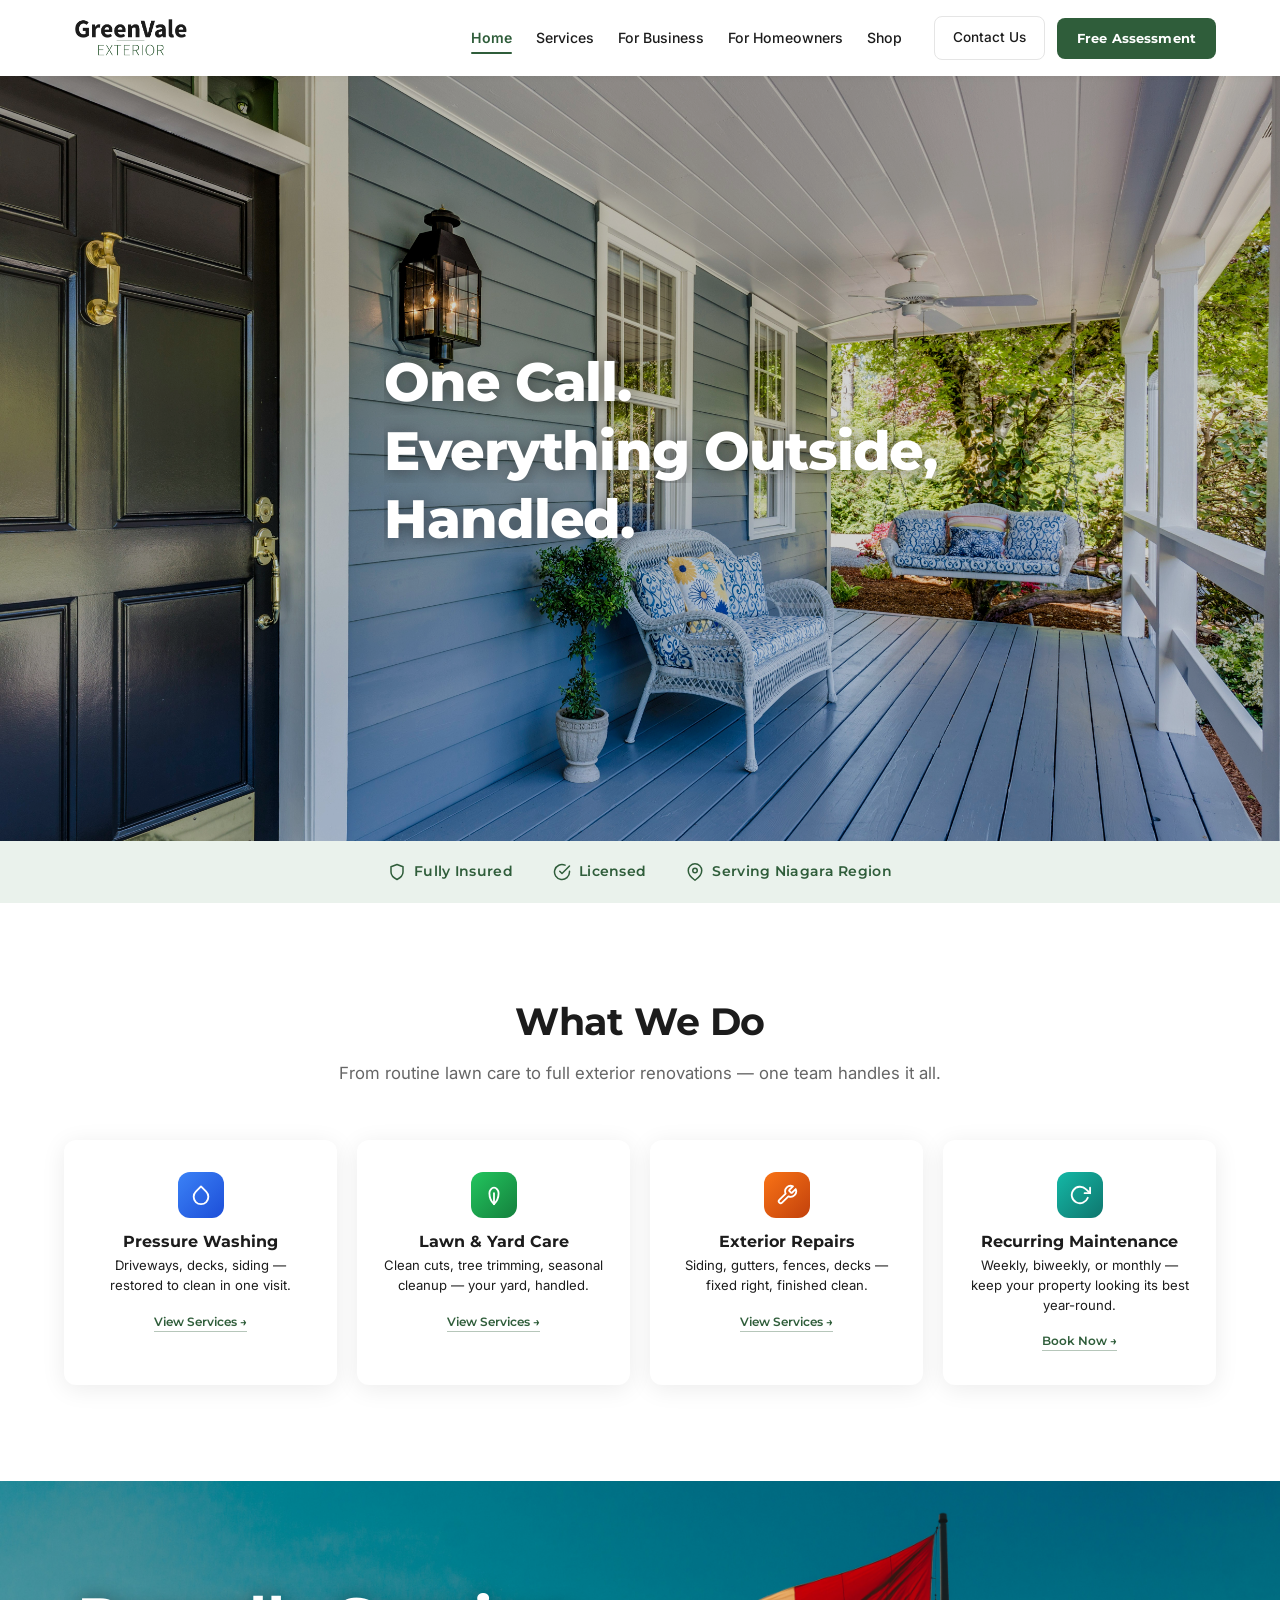
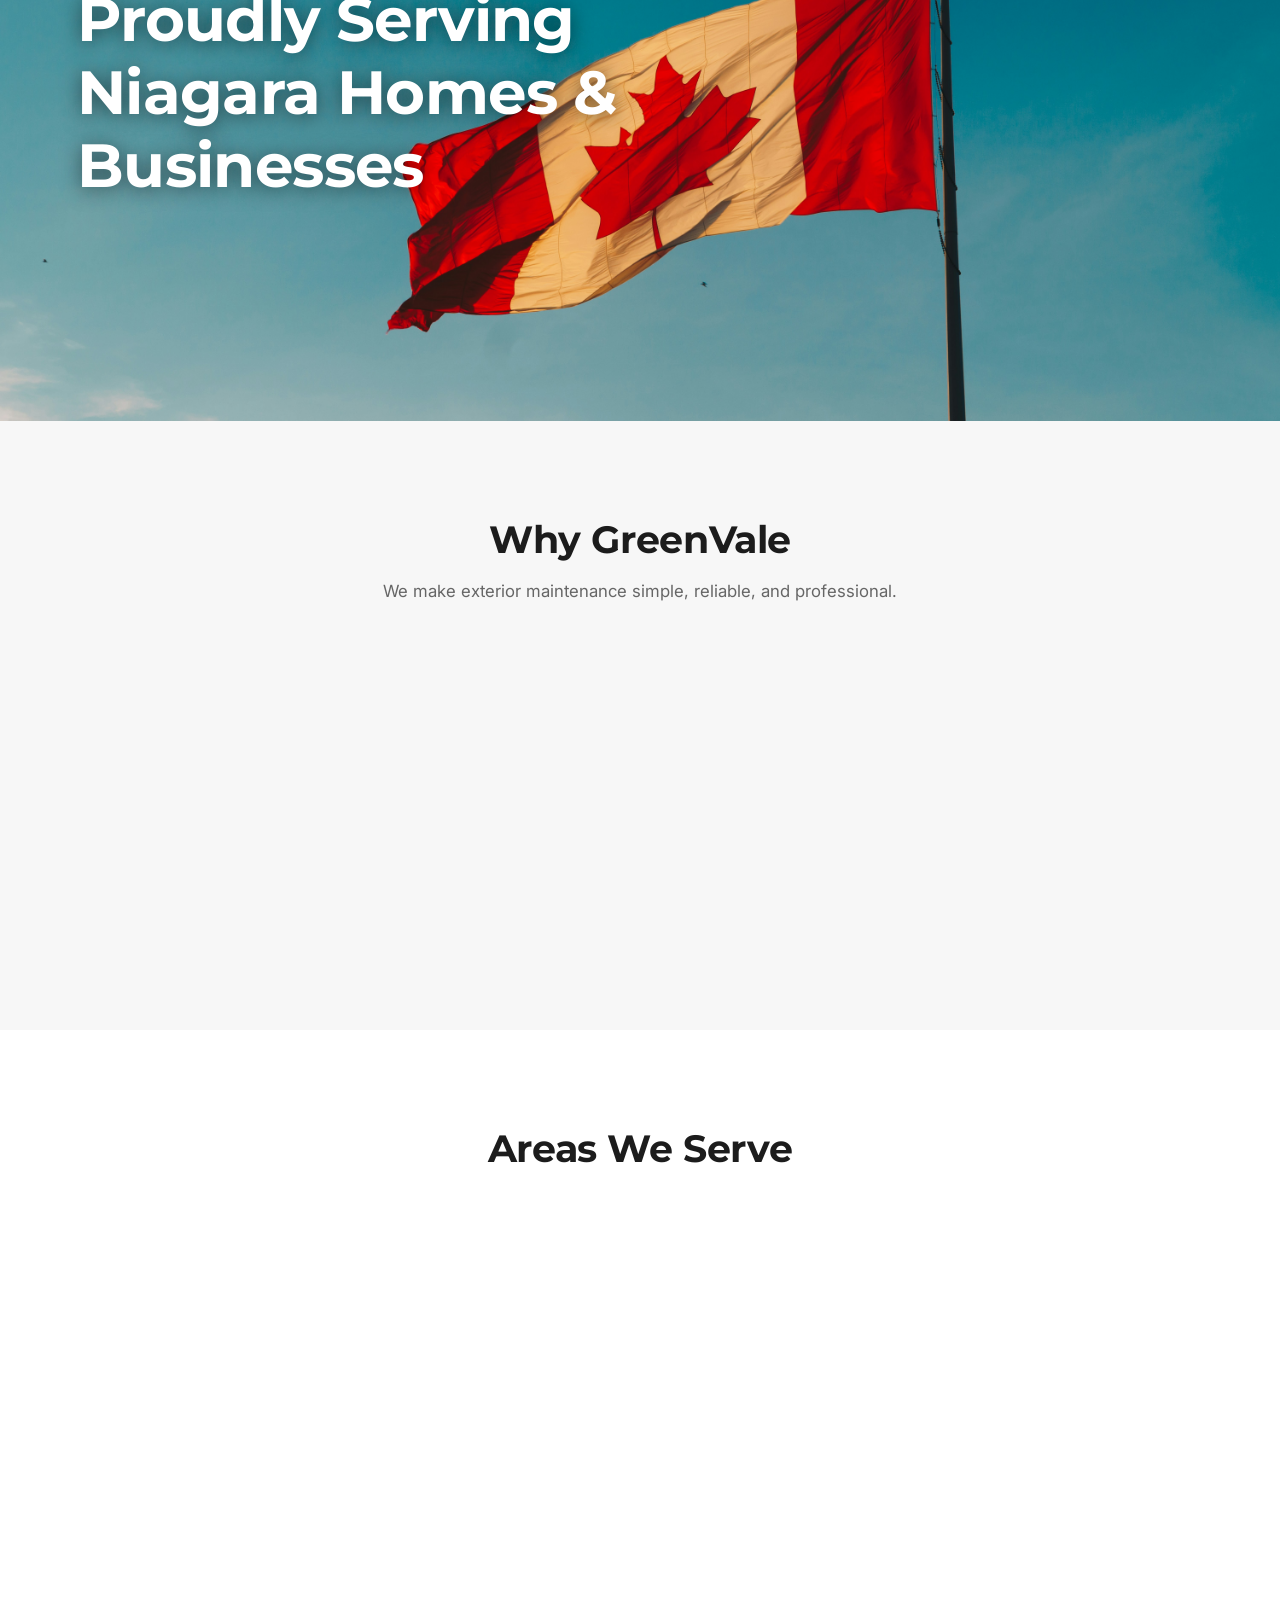
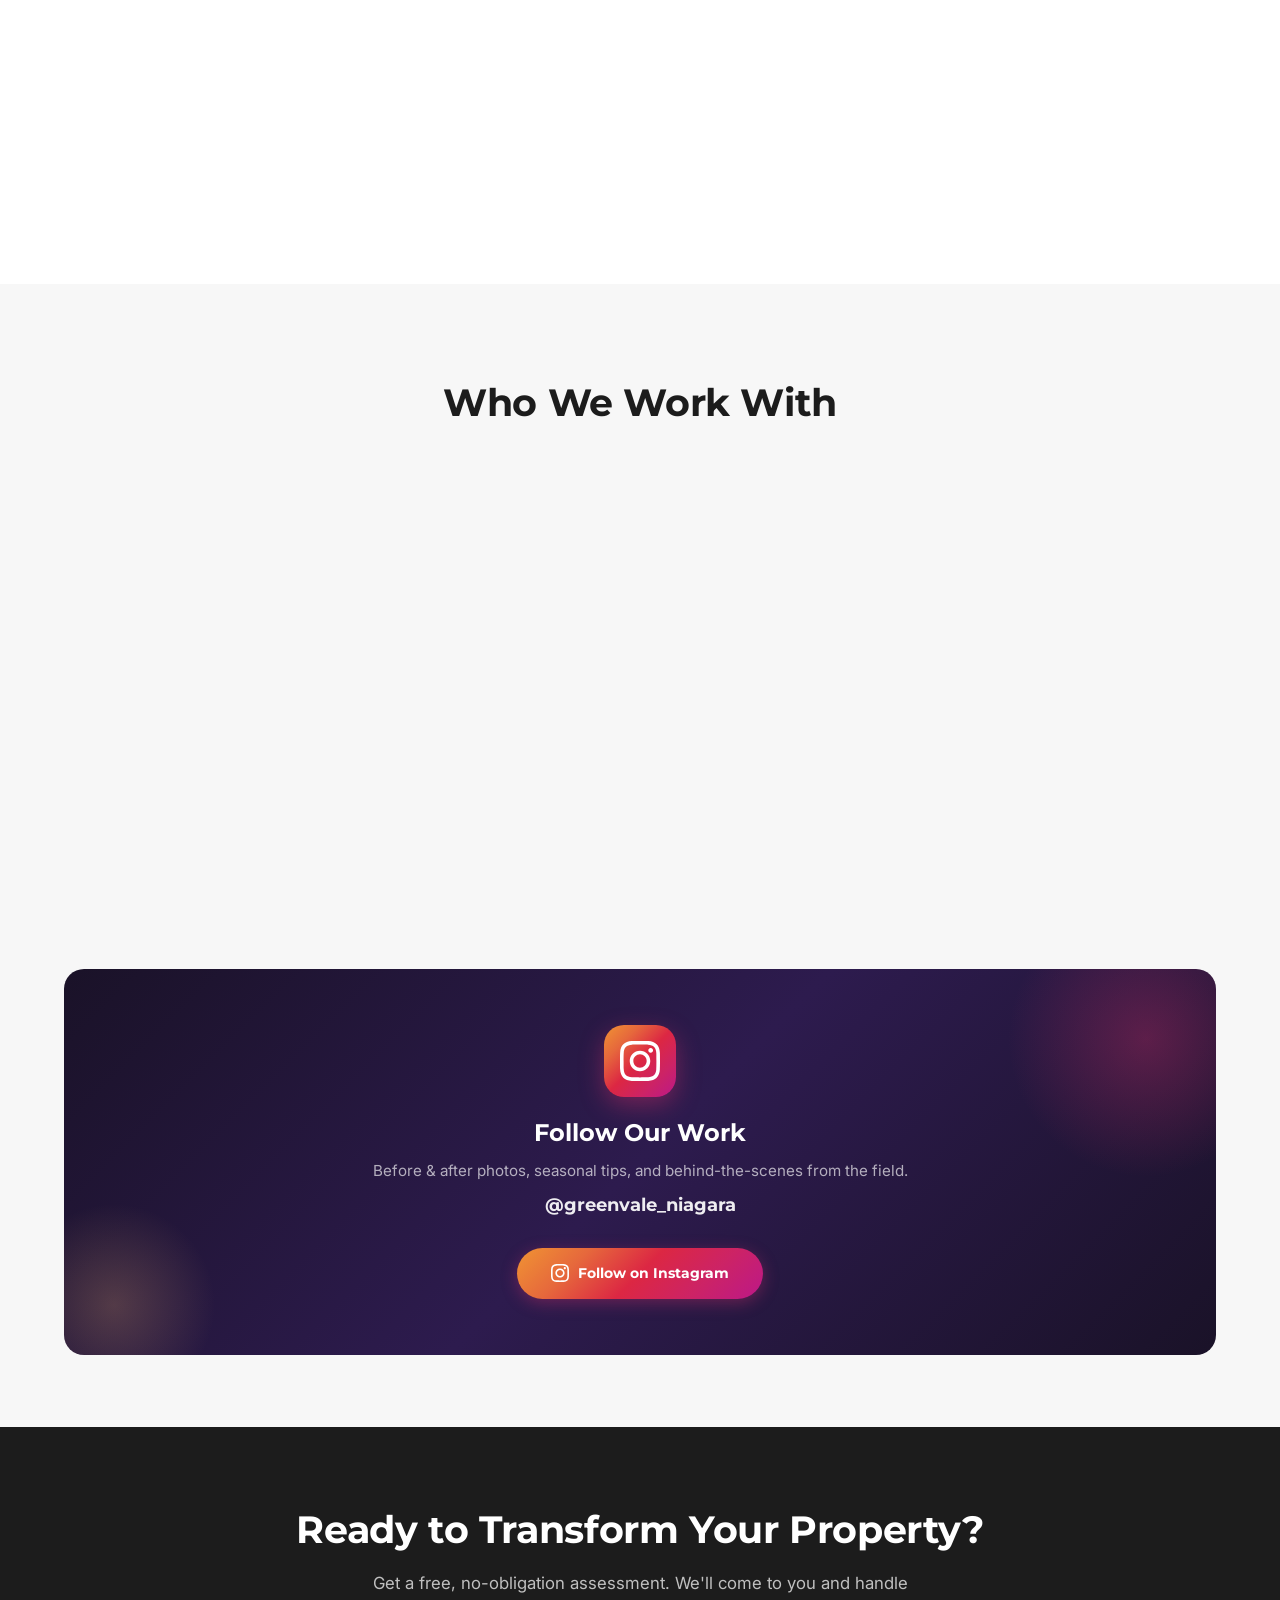
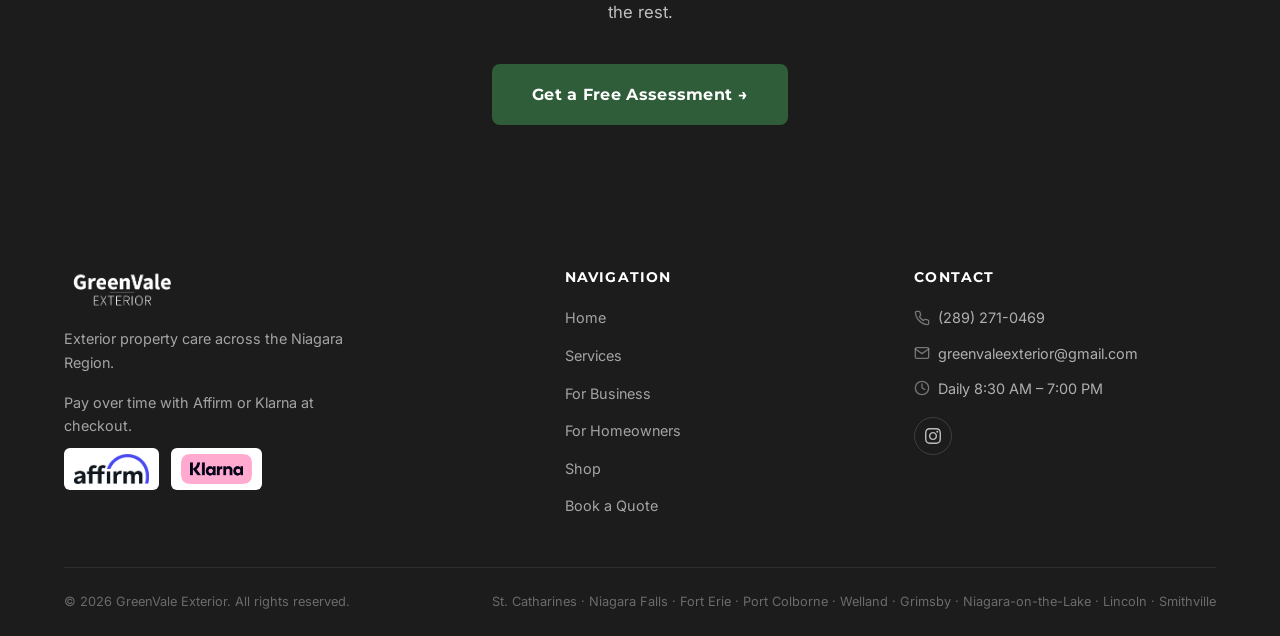
==== index.html @ e84bcd69 "Первая загрузка" ====
<!DOCTYPE html>
<html lang="en">
<head>
  <meta charset="UTF-8">
  <meta name="viewport" content="width=device-width, initial-scale=1.0">
  <title>GreenVale Exterior — Professional Exterior Maintenance | Niagara Region</title>
  <meta name="description" content="GreenVale Exterior provides professional exterior maintenance in the Niagara Region. Pressure washing, lawn care, gutters, siding, painting. Fully insured. Free quotes.">
  <meta property="og:title" content="GreenVale Exterior — Professional Exterior Maintenance">
  <meta property="og:description" content="One call. Everything outside, handled. Serving Niagara Region.">
  <meta property="og:url" content="https://www.greenvaleexterior.com/">
  <meta property="og:type" content="website">
  <link rel="canonical" href="https://www.greenvaleexterior.com/">

  <!-- Google Analytics placeholder -->
  <!-- <script async src="https://www.googletagmanager.com/gtag/js?id=G-XXXXXXXXXX"></script> -->
  <!-- <script>window.dataLayer=window.dataLayer||[];function gtag(){dataLayer.push(arguments);}gtag('js',new Date());gtag('config','G-XXXXXXXXXX');</script> -->

  <!-- Facebook Pixel placeholder -->
  <!-- <script>!function(f,b,e,v,n,t,s){...}(window,document,'script','https://connect.facebook.net/en_US/fbevents.js');fbq('init','XXXXXXXXXXXXXXX');fbq('track','PageView');</script> -->

  <link rel="preconnect" href="https://fonts.googleapis.com">
  <link rel="preconnect" href="https://fonts.gstatic.com" crossorigin>
  <link href="https://fonts.googleapis.com/css2?family=Inter:wght@400;500;600&family=Montserrat:wght@600;700;800&display=swap" rel="stylesheet">
  <link rel="stylesheet" href="css/styles.css?v=3">

  <!-- Structured Data: LocalBusiness -->
  <script type="application/ld+json">
  {
    "@context": "https://schema.org",
    "@type": "LocalBusiness",
    "name": "GreenVale Exterior",
    "description": "Professional exterior maintenance coordination company serving the Niagara Region.",
    "url": "https://www.greenvaleexterior.com",
    "telephone": "+12892710469",
    "email": "greenvaleexterior@gmail.com",
    "areaServed": ["St. Catharines", "Niagara Falls", "Fort Erie", "Port Colborne", "Welland", "Grimsby"],
    "openingHours": "Mo-Su 08:30-19:00",
    "address": {
      "@type": "PostalAddress",
      "addressRegion": "Ontario",
      "addressCountry": "CA"
    }
  }
  </script>
</head>
<body>

  <!-- ═══ HEADER ═══ -->
  <header class="site-header">
    <div class="container">
      <a href="index.html" class="header-logo" aria-label="GreenVale Exterior — Home">
        <img src="images/Green%20Vale%20log.png" alt="GreenVale Exterior" width="160" height="48">
      </a>
      <button class="nav-toggle" aria-label="Toggle navigation" aria-expanded="false">
        <span></span><span></span><span></span>
      </button>
      <div class="header-right">
        <nav>
          <ul class="main-nav" role="list">
            <li><a href="index.html" class="active" aria-current="page">Home</a></li>
            <li><a href="services.html">Services</a></li>
            <li><a href="business.html">For Business</a></li>
            <li><a href="homeowners.html">For Homeowners</a></li>
            <li><a href="shop.html">Shop</a></li>
          </ul>
        </nav>
        <div class="header-actions">
          <a href="book-a-quote.html#quoteForm" class="btn-header-contact">Contact Us</a>
          <a href="book-a-quote.html" class="btn-header-cta">Free Assessment</a>
        </div>
      </div>
    </div>
  </header>

  <div class="mobile-menu" id="mobileMenu">
    <a href="index.html">Home</a>
    <a href="services.html">Services</a>
    <a href="business.html">For Business</a>
    <a href="homeowners.html">For Homeowners</a>
    <a href="shop.html">Shop</a>
    <a href="book-a-quote.html#quoteForm">Contact Us</a>
    <a href="book-a-quote.html" class="btn btn-green">Free Assessment</a>
  </div>

  <main>
    <!-- ═══ HERO ═══ -->
    <section class="hero hero-overlay-dark-17 hero-left hero-shift-h1-22" style="background-image: url('images/House deck.jpg');">
      <div class="hero-content">
        <h1>
          <span class="hero-line"><span class="hero-line-inner">One Call.</span></span>
          <span class="hero-line"><span class="hero-line-inner">Everything Outside,</span></span>
          <span class="hero-line"><span class="hero-line-inner">Handled.</span></span>
        </h1>
      </div>
      <!-- Promo lightbox (desktop bottom-right, mobile full-screen) -->
      <div class="hero-promo hero-promo-right" id="heroPromo" aria-hidden="true">
        <div class="hero-promo-card hero-promo-preview" id="heroPromoPreview" role="button" tabindex="0" aria-label="Reveal special offer">
          <div class="promo-eyebrow">★ Special Offer</div>
          <div class="promo-blur-stack">
            <span class="promo-line-blur promo-line-1">18% OFF Pressure Wash</span>
            <span class="promo-line-blur promo-line-2">Use code WASH18S</span>
          </div>
          <div class="promo-tap-hint">
            <svg viewBox="0 0 24 24" width="14" height="14" fill="none" stroke="currentColor" stroke-width="2" stroke-linecap="round" stroke-linejoin="round"><path d="M9 11.5V6a2 2 0 0 1 4 0v8"/><path d="M13 11V8a2 2 0 0 1 4 0v8a6 6 0 0 1-6 6c-2 0-3-1-4-2l-3-5c-1-1.5 1-3 2.5-2L9 16"/></svg>
            Tap to reveal promo
          </div>
        </div>
        <div class="hero-promo-card hero-promo-revealed" id="heroPromoRevealed" hidden>
          <button class="promo-close" id="heroPromoClose" type="button" aria-label="Close promo">×</button>
          <div class="promo-eyebrow">★ Limited Offer</div>
          <h3 class="promo-headline">18% OFF<br>Pressure Wash</h3>
          <p class="promo-deadline">Until June 15, 2026</p>
          <div class="promo-code-wrap">
            <span class="promo-code-label">Promo code</span>
            <code class="promo-code">WASH18S</code>
          </div>
        </div>
      </div>
    </section>

    <!-- ═══ TRUST BAR ═══ -->
    <section class="trust-bar">
      <div class="container">
        <div class="trust-items">
          <div class="trust-item">
            <svg viewBox="0 0 24 24" fill="none" stroke-linecap="round" stroke-linejoin="round"><path d="M12 22s8-4 8-10V5l-8-3-8 3v7c0 6 8 10 8 10z"/></svg>
            Fully Insured
          </div>
          <div class="trust-item">
            <svg viewBox="0 0 24 24" fill="none" stroke-linecap="round" stroke-linejoin="round"><path d="M22 11.08V12a10 10 0 1 1-5.93-9.14"/><polyline points="22 4 12 14.01 9 11.01"/></svg>
            Licensed
          </div>
          <div class="trust-item">
            <svg viewBox="0 0 24 24" fill="none" stroke-linecap="round" stroke-linejoin="round"><path d="M21 10c0 7-9 13-9 13s-9-6-9-13a9 9 0 0 1 18 0z"/><circle cx="12" cy="10" r="3"/></svg>
            Serving Niagara Region
          </div>
        </div>
      </div>
    </section>

    <!-- ═══ WHAT WE DO ═══ -->
    <section class="section" style="background: var(--white);">
      <div class="container">
        <div class="text-center" style="margin-bottom: 52px;">
          <h2>What We Do</h2>
          <p class="subline subline-c">From routine lawn care to full exterior renovations — one team handles it all.</p>
        </div>
        <div class="wwd-photo-grid stagger">
          <div class="wwd-photo-card fade-in">
            <div class="icon-chip chip-blue"><svg viewBox="0 0 24 24"><path d="M12 2.69l5.66 5.66a8 8 0 1 1-11.31 0z"/></svg></div>
            <h3>Pressure Washing</h3>
            <p>Driveways, decks, siding — restored to clean in one visit.</p>
            <a href="services.html" class="wwd-link">View Services →</a>
          </div>
          <div class="wwd-photo-card fade-in">
            <div class="icon-chip chip-green"><svg viewBox="0 0 24 24"><path d="M12 22C12 22 17 17 17 10C17 7 14.5 4 12 4C9.5 4 7 7 7 10C7 17 12 22 12 22Z"/><path d="M12 22V10"/></svg></div>
            <h3>Lawn & Yard Care</h3>
            <p>Clean cuts, tree trimming, seasonal cleanup — your yard, handled.</p>
            <a href="services.html" class="wwd-link">View Services →</a>
          </div>
          <div class="wwd-photo-card fade-in">
            <div class="icon-chip chip-orange"><svg viewBox="0 0 24 24"><path d="M14.7 6.3a1 1 0 0 0 0 1.4l1.6 1.6a1 1 0 0 0 1.4 0l3.77-3.77a6 6 0 0 1-7.94 7.94l-6.91 6.91a2.12 2.12 0 0 1-3-3l6.91-6.91a6 6 0 0 1 7.94-7.94l-3.76 3.76z"/></svg></div>
            <h3>Exterior Repairs</h3>
            <p>Siding, gutters, fences, decks — fixed right, finished clean.</p>
            <a href="services.html" class="wwd-link">View Services →</a>
          </div>
          <div class="wwd-photo-card fade-in">
            <div class="icon-chip chip-teal"><svg viewBox="0 0 24 24"><polyline points="23 4 23 10 17 10"/><path d="M20.49 15a9 9 0 1 1-2.12-9.36L23 10"/></svg></div>
            <h3>Recurring Maintenance</h3>
            <p>Weekly, biweekly, or monthly — keep your property looking its best year-round.</p>
            <a href="book-a-quote.html" class="wwd-link">Book Now →</a>
          </div>
        </div>
      </div>
    </section>

    <!-- ═══ CANADA BANNER ═══ -->
    <section class="canada-banner canada-banner-left">
      <div class="banner-bg" style="background-image: url('images/Canada Flag.jpg');"></div>
      <div class="banner-content banner-content-left">
        <h2 class="fade-in">Proudly Serving<br>Niagara Homes & Businesses</h2>
        <p class="banner-subline fade-in">Reliable exterior maintenance and property refresh. Delivered with local care and professional results.</p>
      </div>
    </section>

    <!-- ═══ WHY GREENVALE ═══ -->
    <section class="section" style="background: var(--gray-light);">
      <div class="container">
        <div class="text-center" style="margin-bottom: 52px;">
          <h2>Why GreenVale</h2>
          <p class="subline subline-c">We make exterior maintenance simple, reliable, and professional.</p>
        </div>
        <div class="why-grid stagger">
          <div class="why-card-v2 fade-in">
            <div class="why-icon-v2 ibg-blue"><svg viewBox="0 0 24 24"><path d="M12 22s8-4 8-10V5l-8-3-8 3v7c0 6 8 10 8 10z"/></svg></div>
            <h3>Fully Insured</h3>
            <p>Your property is protected. GreenVale and our contractors carry full insurance coverage on every job.</p>
          </div>
          <div class="why-card-v2 fade-in">
            <div class="why-icon-v2 ibg-green"><svg viewBox="0 0 24 24"><path d="M22 16.92v3a2 2 0 0 1-2.18 2 19.79 19.79 0 0 1-8.63-3.07 19.5 19.5 0 0 1-6-6 19.79 19.79 0 0 1-3.07-8.67A2 2 0 0 1 4.11 2h3a2 2 0 0 1 2 1.72 12.84 12.84 0 0 0 .7 2.81 2 2 0 0 1-.45 2.11L8.09 9.91a16 16 0 0 0 6 6l1.27-1.27a2 2 0 0 1 2.11-.45 12.84 12.84 0 0 0 2.81.7A2 2 0 0 1 22 16.92z"/></svg></div>
            <h3>One Point of Contact</h3>
            <p>One call, one message — we coordinate everything. No chasing contractors, no juggling schedules.</p>
          </div>
          <div class="why-card-v2 fade-in">
            <div class="why-icon-v2 ibg-amber"><svg viewBox="0 0 24 24"><polygon points="12 2 15.09 8.26 22 9.27 17 14.14 18.18 21.02 12 17.77 5.82 21.02 7 14.14 2 9.27 8.91 8.26 12 2"/></svg></div>
            <h3>Great Value for Money</h3>
            <p>Professional results at competitive prices. Quality work that's worth every dollar.</p>
          </div>
        </div>
      </div>
    </section>

    <!-- ═══ SERVICE AREAS ═══ -->
    <section class="section" style="background: var(--white);">
      <div class="container">
        <div class="text-center">
          <h2>Areas We Serve</h2>
        </div>
        <div class="areas-photo-grid stagger">
          <div class="area-photo-card fade-in">
            <img src="images/St%20Kits.jpg" alt="St. Catharines" loading="lazy">
            <div class="area-photo-label"><h4>St. Catharines</h4></div>
          </div>
          <div class="area-photo-card fade-in">
            <img src="images/Niagara falls.jpg" alt="Niagara Falls" loading="lazy">
            <div class="area-photo-label"><h4>Niagara Falls</h4></div>
          </div>
          <div class="area-photo-card fade-in">
            <img src="images/NOTL.jpg" alt="Niagara-on-the-Lake" loading="lazy">
            <div class="area-photo-label"><h4>Niagara-on-the-Lake</h4></div>
          </div>
          <div class="area-photo-card fade-in">
            <img src="images/Vineyard.jpg" alt="Lincoln & Pelham" loading="lazy">
            <div class="area-photo-label"><h4>Lincoln & Pelham</h4></div>
          </div>
          <div class="area-photo-card fade-in">
            <img src="images/Welland%20%26%20Port%20Colborne.jpg" alt="Welland & Port Colborne" loading="lazy">
            <div class="area-photo-label"><h4>Welland & Port Colborne</h4></div>
          </div>
          <div class="area-photo-card fade-in">
            <img src="images/Port%20Colborne%20%26%20Fort%20Erie.jpg" alt="Fort Erie" loading="lazy">
            <div class="area-photo-label"><h4>Fort Erie</h4></div>
          </div>
        </div>
      </div>
    </section>

    <!-- ═══ FOR BUSINESS / FOR HOMEOWNERS SPLIT ═══ -->
    <section class="section" style="background: var(--gray-light);">
      <div class="container">
        <div class="text-center" style="margin-bottom: 48px;">
          <h2>Who We Work With</h2>
        </div>
        <div class="split-panels">
          <div class="split-panel dark-panel fade-in">
            <span class="badge badge-white">B2B</span>
            <h3>For Business</h3>
            <p>Realtors, restaurants, property managers — we keep your commercial properties looking their best.</p>
            <a href="business.html" class="btn btn-white">Learn More →</a>
          </div>
          <div class="split-panel green-panel fade-in">
            <span class="badge badge-white">Residential</span>
            <h3>For Homeowners</h3>
            <p>From lawn care to full exterior renovation — everything your home needs outside.</p>
            <a href="homeowners.html" class="btn btn-white">Learn More →</a>
          </div>
        </div>
      </div>
    </section>

    <!-- ═══ INSTAGRAM CTA ═══ -->
    <section class="section-sm" style="background: var(--gray-light);">
      <div class="container">
        <div class="insta-cta-block fade-in">
          <div class="insta-logo-icon">
            <svg viewBox="0 0 24 24" xmlns="http://www.w3.org/2000/svg"><path d="M12 2.163c3.204 0 3.584.012 4.85.07 3.252.148 4.771 1.691 4.919 4.919.058 1.265.069 1.645.069 4.849 0 3.205-.012 3.584-.069 4.849-.149 3.225-1.664 4.771-4.919 4.919-1.266.058-1.644.07-4.85.07-3.204 0-3.584-.012-4.849-.07-3.26-.149-4.771-1.699-4.919-4.92-.058-1.265-.07-1.644-.07-4.849 0-3.204.013-3.583.07-4.849.149-3.227 1.664-4.771 4.919-4.919 1.266-.057 1.645-.069 4.849-.069zm0-2.163c-3.259 0-3.667.014-4.947.072-4.358.2-6.78 2.618-6.98 6.98-.059 1.281-.073 1.689-.073 4.948 0 3.259.014 3.668.072 4.948.2 4.358 2.618 6.78 6.98 6.98 1.281.058 1.689.072 4.948.072 3.259 0 3.668-.014 4.948-.072 4.354-.2 6.782-2.618 6.979-6.98.059-1.28.073-1.689.073-4.948 0-3.259-.014-3.667-.072-4.947-.196-4.354-2.617-6.78-6.979-6.98-1.281-.059-1.69-.073-4.949-.073zm0 5.838c-3.403 0-6.162 2.759-6.162 6.162s2.759 6.163 6.162 6.163 6.162-2.759 6.162-6.163c0-3.403-2.759-6.162-6.162-6.162zm0 10.162c-2.209 0-4-1.79-4-4 0-2.209 1.791-4 4-4s4 1.791 4 4c0 2.21-1.791 4-4 4zm6.406-11.845c-.796 0-1.441.645-1.441 1.44s.645 1.44 1.441 1.44c.795 0 1.439-.645 1.439-1.44s-.644-1.44-1.439-1.44z"/></svg>
          </div>
          <h3>Follow Our Work</h3>
          <p>Before & after photos, seasonal tips, and behind-the-scenes from the field.</p>
          <div class="insta-handle-tag">@greenvale_niagara</div>
          <br>
          <a href="https://instagram.com/greenvale_niagara" target="_blank" rel="noopener" class="btn-follow-insta">
            <svg viewBox="0 0 24 24" xmlns="http://www.w3.org/2000/svg"><path d="M12 2.163c3.204 0 3.584.012 4.85.07 3.252.148 4.771 1.691 4.919 4.919.058 1.265.069 1.645.069 4.849 0 3.205-.012 3.584-.069 4.849-.149 3.225-1.664 4.771-4.919 4.919-1.266.058-1.644.07-4.85.07-3.204 0-3.584-.012-4.849-.07-3.26-.149-4.771-1.699-4.919-4.92-.058-1.265-.07-1.644-.07-4.849 0-3.204.013-3.583.07-4.849.149-3.227 1.664-4.771 4.919-4.919 1.266-.057 1.645-.069 4.849-.069zm0-2.163c-3.259 0-3.667.014-4.947.072-4.358.2-6.78 2.618-6.98 6.98-.059 1.281-.073 1.689-.073 4.948 0 3.259.014 3.668.072 4.948.2 4.358 2.618 6.78 6.98 6.98 1.281.058 1.689.072 4.948.072 3.259 0 3.668-.014 4.948-.072 4.354-.2 6.782-2.618 6.979-6.98.059-1.28.073-1.689.073-4.948 0-3.259-.014-3.667-.072-4.947-.196-4.354-2.617-6.78-6.979-6.98-1.281-.059-1.69-.073-4.949-.073zm0 5.838c-3.403 0-6.162 2.759-6.162 6.162s2.759 6.163 6.162 6.163 6.162-2.759 6.162-6.163c0-3.403-2.759-6.162-6.162-6.162zm0 10.162c-2.209 0-4-1.79-4-4 0-2.209 1.791-4 4-4s4 1.791 4 4c0 2.21-1.791 4-4 4zm6.406-11.845c-.796 0-1.441.645-1.441 1.44s.645 1.44 1.441 1.44c.795 0 1.439-.645 1.439-1.44s-.644-1.44-1.439-1.44z"/></svg>
            Follow on Instagram
          </a>
        </div>
      </div>
    </section>

    <!-- ═══ CTA ═══ -->
    <section class="cta-section">
      <div class="container">
        <h2>Ready to Transform Your Property?</h2>
        <p>Get a free, no-obligation assessment. We'll come to you and handle the rest.</p>
        <a href="book-a-quote.html" class="btn btn-green btn-lg">Get a Free Assessment →</a>
      </div>
    </section>
  </main>

  <!-- ═══ FOOTER ═══ -->
  <footer class="site-footer">
    <div class="container">
      <div class="footer-grid">
        <div class="footer-brand">
          <img src="images/Green%20Vale%20log.png" alt="GreenVale Exterior" class="footer-logo-img">
          <p>Exterior property care across the Niagara Region.</p>
          <div class="footer-payments">
            <p class="footer-payments-text">Pay over time with Affirm or Klarna at checkout.</p>
            <div class="footer-payments-icons">
              <img src="images/Affirm.png" alt="Affirm" class="footer-payment-icon">
              <img src="images/klarna.png" alt="Klarna" class="footer-payment-icon">
            </div>
          </div>
        </div>
        <div class="footer-nav">
          <h4>Navigation</h4>
          <ul role="list">
            <li><a href="index.html">Home</a></li>
            <li><a href="services.html">Services</a></li>
            <li><a href="business.html">For Business</a></li>
            <li><a href="homeowners.html">For Homeowners</a></li>
            <li><a href="shop.html">Shop</a></li>
            <li><a href="book-a-quote.html">Book a Quote</a></li>
          </ul>
        </div>
        <div class="footer-contact">
          <h4>Contact</h4>
          <p><svg class="footer-icon" viewBox="0 0 24 24" fill="none" stroke="currentColor" stroke-width="2" stroke-linecap="round" stroke-linejoin="round"><path d="M22 16.92v3a2 2 0 0 1-2.18 2 19.79 19.79 0 0 1-8.63-3.07 19.5 19.5 0 0 1-6-6 19.79 19.79 0 0 1-3.07-8.67A2 2 0 0 1 4.11 2h3a2 2 0 0 1 2 1.72 12.84 12.84 0 0 0 .7 2.81 2 2 0 0 1-.45 2.11L8.09 9.91a16 16 0 0 0 6 6l1.27-1.27a2 2 0 0 1 2.11-.45 12.84 12.84 0 0 0 2.81.7A2 2 0 0 1 22 16.92z"/></svg><a href="tel:+12892710469">(289) 271-0469</a></p>
          <p><svg class="footer-icon" viewBox="0 0 24 24" fill="none" stroke="currentColor" stroke-width="2" stroke-linecap="round" stroke-linejoin="round"><path d="M4 4h16c1.1 0 2 .9 2 2v12c0 1.1-.9 2-2 2H4c-1.1 0-2-.9-2-2V6c0-1.1.9-2 2-2z"/><polyline points="22,6 12,13 2,6"/></svg><a href="mailto:greenvaleexterior@gmail.com">greenvaleexterior@gmail.com</a></p>
          <p><svg class="footer-icon" viewBox="0 0 24 24" fill="none" stroke="currentColor" stroke-width="2" stroke-linecap="round" stroke-linejoin="round"><circle cx="12" cy="12" r="10"/><polyline points="12 6 12 12 16 14"/></svg>Daily 8:30 AM – 7:00 PM</p>
          <div class="footer-social">
            <a href="https://instagram.com/greenvale_niagara" target="_blank" rel="noopener" aria-label="Instagram @greenvale_niagara">
              <svg viewBox="0 0 24 24" xmlns="http://www.w3.org/2000/svg"><path d="M12 2.163c3.204 0 3.584.012 4.85.07 3.252.148 4.771 1.691 4.919 4.919.058 1.265.069 1.645.069 4.849 0 3.205-.012 3.584-.069 4.849-.149 3.225-1.664 4.771-4.919 4.919-1.266.058-1.644.07-4.85.07-3.204 0-3.584-.012-4.849-.07-3.26-.149-4.771-1.699-4.919-4.92-.058-1.265-.07-1.644-.07-4.849 0-3.204.013-3.583.07-4.849.149-3.227 1.664-4.771 4.919-4.919 1.266-.057 1.645-.069 4.849-.069zm0-2.163c-3.259 0-3.667.014-4.947.072-4.358.2-6.78 2.618-6.98 6.98-.059 1.281-.073 1.689-.073 4.948 0 3.259.014 3.668.072 4.948.2 4.358 2.618 6.78 6.98 6.98 1.281.058 1.689.072 4.948.072 3.259 0 3.668-.014 4.948-.072 4.354-.2 6.782-2.618 6.979-6.98.059-1.28.073-1.689.073-4.948 0-3.259-.014-3.667-.072-4.947-.196-4.354-2.617-6.78-6.979-6.98-1.281-.059-1.69-.073-4.949-.073zm0 5.838c-3.403 0-6.162 2.759-6.162 6.162s2.759 6.163 6.162 6.163 6.162-2.759 6.162-6.163c0-3.403-2.759-6.162-6.162-6.162zm0 10.162c-2.209 0-4-1.79-4-4 0-2.209 1.791-4 4-4s4 1.791 4 4c0 2.21-1.791 4-4 4zm6.406-11.845c-.796 0-1.441.645-1.441 1.44s.645 1.44 1.441 1.44c.795 0 1.439-.645 1.439-1.44s-.644-1.44-1.439-1.44z"/></svg>
            </a>
          </div>
        </div>
      </div>
      <div class="footer-bottom">
        <p>&copy; 2026 GreenVale Exterior. All rights reserved.</p>
        <p>St. Catharines · Niagara Falls · Fort Erie · Port Colborne · Welland · Grimsby · Niagara-on-the-Lake · Lincoln · Smithville</p>
      </div>
    </div>
  </footer>

  <script src="js/main.js"></script>
</body>
</html>
---- css/styles.css ----
/* ═══════════════════════════════════════════════════════════
   GreenVale Exterior — Design System & Global Styles
   ═══════════════════════════════════════════════════════════ */

/* ── RESET ── */
*, *::before, *::after {
  margin: 0;
  padding: 0;
  box-sizing: border-box;
}

html {
  scroll-behavior: smooth;
  -webkit-text-size-adjust: 100%;
  font-size: 16px;
}

body {
  font-family: 'Inter', sans-serif;
  font-weight: 400;
  color: #1C1C1C;
  background: #FFFFFF;
  line-height: 1.6;
  -webkit-font-smoothing: antialiased;
  -moz-osx-font-smoothing: grayscale;
  overflow-x: hidden;
}

img { max-width: 100%; height: auto; display: block; }
a   { text-decoration: none; color: inherit; }
ul  { list-style: none; }

/* ── DESIGN TOKENS ── */
:root {
  --green:        #2F5D3A;
  --green-hover:  #265030;
  --green-dark:   #1F3D26;
  --green-light:  #EAF2EC;
  --green-muted:  #4A7C59;

  --dark:         #1C1C1C;
  --text-sec:     #666666;
  --white:        #FFFFFF;
  --gray-light:   #F7F7F7;
  --gray-border:  #E5E5E5;

  --shadow:       0 4px 24px rgba(0,0,0,0.08);
  --shadow-hover: 0 10px 36px rgba(0,0,0,0.13);
  --radius:       12px;
  --radius-sm:    8px;
  --radius-pill:  999px;

  --font-heading: 'Montserrat', sans-serif;
  --font-body:    'Inter', sans-serif;

  --max-width:    1200px;
  --header-h:     76px;

  --ease:         cubic-bezier(0.4, 0, 0.2, 1);
}

/* ── TYPOGRAPHY ── */
h1, h2, h3, h4 { font-family: var(--font-heading); line-height: 1.2; }
h1 { font-size: clamp(2.1rem, 5vw, 3.4rem); font-weight: 800; letter-spacing: -0.02em; }
h2 { font-size: clamp(1.6rem, 3.5vw, 2.4rem); font-weight: 700; letter-spacing: -0.01em; }
h3 { font-size: clamp(1rem, 2vw, 1.25rem); font-weight: 700; }
h4 { font-size: 0.95rem; font-weight: 700; }
p  { line-height: 1.75; color: var(--text-sec); }

/* ── LAYOUT ── */
.container {
  width: 100%;
  max-width: var(--max-width);
  margin: 0 auto;
  padding: 0 24px;
}

.section { padding: 96px 0; }
.section-sm { padding: 72px 0; }
.text-center { text-align: center; }

.subline {
  font-size: 1.05rem;
  color: var(--text-sec);
  margin-top: 14px;
  max-width: 620px;
  line-height: 1.75;
}
.subline-c { margin-left: auto; margin-right: auto; }

/* ── BADGE ── */
.badge {
  display: inline-block;
  font-family: var(--font-heading);
  font-size: 0.68rem;
  font-weight: 700;
  letter-spacing: 2px;
  text-transform: uppercase;
  border: 1.5px solid var(--green);
  color: var(--green);
  padding: 5px 14px;
  border-radius: var(--radius-pill);
  margin-bottom: 20px;
}
.badge-white { border-color: rgba(255,255,255,0.45); color: rgba(255,255,255,0.9); }
.badge-solid { background: var(--green); color: #fff; border-color: var(--green); }

/* ── BUTTONS ── */
.btn {
  display: inline-flex;
  align-items: center;
  justify-content: center;
  gap: 6px;
  font-family: var(--font-heading);
  font-weight: 700;
  font-size: 0.9rem;
  letter-spacing: 0.3px;
  padding: 14px 28px;
  border-radius: var(--radius-sm);
  border: none;
  cursor: pointer;
  transition: all 0.25s var(--ease);
  white-space: nowrap;
}
.btn-green  { background: var(--green); color: #fff; }
.btn-green:hover {
  background: var(--green-hover);
  transform: translateY(-2px);
  box-shadow: 0 6px 20px rgba(47,93,58,0.35);
}
.btn-white  { background: #fff; color: var(--green); }
.btn-white:hover {
  background: #f0f0f0;
  transform: translateY(-2px);
  box-shadow: 0 6px 20px rgba(0,0,0,0.12);
}
.btn-outline {
  background: transparent;
  color: var(--green);
  border: 2px solid var(--green);
}
.btn-outline:hover {
  background: var(--green);
  color: #fff;
  transform: translateY(-2px);
}
.btn-lg     { padding: 18px 40px; font-size: 1rem; }
.btn-full   { width: 100%; }
.btn-pill   { border-radius: var(--radius-pill); }

/* ═══════════════════════════════════════════════════════════
   HEADER
   ═══════════════════════════════════════════════════════════ */
.site-header {
  position: sticky;
  top: 0;
  z-index: 1000;
  background: var(--white);
  box-shadow: 0 1px 6px rgba(0,0,0,0.06);
  height: var(--header-h);
  transition: box-shadow 0.3s;
}

.site-header .container {
  display: flex;
  align-items: center;
  justify-content: space-between;
  height: 100%;
}

.header-logo { flex-shrink: 0; }
.header-logo img { height: 48px; width: auto; }

.header-right {
  display: flex;
  align-items: center;
  gap: 32px;
}

.main-nav {
  display: flex;
  align-items: center;
  gap: 24px;
}

.main-nav a {
  font-family: var(--font-body);
  font-size: 0.88rem;
  font-weight: 500;
  color: var(--dark);
  transition: color 0.2s;
  padding: 6px 0;
  position: relative;
}
.main-nav a:hover { color: var(--green); }
.main-nav a.active {
  color: var(--green);
  font-weight: 600;
}
.main-nav a.active::after {
  content: '';
  position: absolute;
  bottom: -2px;
  left: 0;
  right: 0;
  height: 2px;
  background: var(--green);
  border-radius: 2px;
}

.header-actions {
  display: flex;
  align-items: center;
  gap: 12px;
}

.btn-header-contact {
  font-family: var(--font-body);
  font-size: 0.85rem;
  font-weight: 500;
  color: var(--dark);
  padding: 10px 18px;
  border: 1.5px solid var(--gray-border);
  border-radius: var(--radius-sm);
  background: transparent;
  cursor: pointer;
  transition: all 0.2s;
}
.btn-header-contact:hover {
  border-color: var(--green);
  color: var(--green);
}

.btn-header-cta {
  font-family: var(--font-heading);
  font-weight: 700;
  font-size: 0.82rem;
  background: var(--green);
  color: var(--white);
  padding: 10px 20px;
  border-radius: var(--radius-sm);
  border: none;
  cursor: pointer;
  transition: background 0.2s, transform 0.15s;
  letter-spacing: 0.01em;
}
.btn-header-cta:hover {
  background: var(--green-hover);
  transform: translateY(-1px);
}

/* Mobile nav */
.nav-toggle {
  display: none;
  background: none;
  border: none;
  cursor: pointer;
  padding: 8px;
  z-index: 1100;
}
.nav-toggle span {
  display: block;
  width: 22px;
  height: 2px;
  background: var(--dark);
  margin: 5px 0;
  border-radius: 2px;
  transition: transform 0.3s, opacity 0.3s;
}
.nav-toggle.active span:nth-child(1) { transform: translateY(7px) rotate(45deg); }
.nav-toggle.active span:nth-child(2) { opacity: 0; }
.nav-toggle.active span:nth-child(3) { transform: translateY(-7px) rotate(-45deg); }

.mobile-menu {
  display: none;
  position: fixed;
  top: var(--header-h);
  left: 0; right: 0; bottom: 0;
  background: var(--white);
  z-index: 999;
  padding: 32px 24px;
  flex-direction: column;
  gap: 0;
  overflow-y: auto;
}
.mobile-menu.open { display: flex; }
.mobile-menu a {
  font-family: var(--font-heading);
  font-weight: 600;
  font-size: 1.05rem;
  color: var(--dark);
  padding: 16px 0;
  border-bottom: 1px solid var(--gray-border);
  transition: color 0.2s;
}
.mobile-menu a:last-of-type { border: none; }
.mobile-menu a:hover { color: var(--green); }
.mobile-menu .btn {
  margin-top: 20px;
  text-align: center;
}

/* ═══════════════════════════════════════════════════════════
   HERO (Shared base)
   ═══════════════════════════════════════════════════════════ */
.hero {
  position: relative;
  min-height: min(66vw, 85vh);
  display: flex;
  align-items: center;
  justify-content: center;
  text-align: center;
  padding: 100px 24px;
  overflow: hidden;
  background-size: cover;
  background-position: center;
  background-repeat: no-repeat;
}

.hero::before {
  content: '';
  position: absolute;
  inset: 0;
  z-index: 1;
}

.hero-overlay-dark::before {
  background: rgba(0, 0, 0, 0.19);
}
.hero-overlay-green::before {
  background: linear-gradient(to bottom, rgba(47,93,58,0.55) 0%, rgba(28,28,28,0.5) 100%);
}
.hero-overlay-light::before {
  background: linear-gradient(to top, rgba(0,0,0,0.25) 0%, transparent 50%);
}
.hero-overlay-light-gray::before {
  background: rgba(0, 0, 0, 0.21);
}
.hero-overlay-dark-17::before {
  background: rgba(0, 0, 0, 0.17);
}
.hero-overlay-dark-21::before {
  background: rgba(0, 0, 0, 0.21);
}
.hero-overlay-dark-26::before {
  background: rgba(0, 0, 0, 0.26);
}

/* Hero variant: content stacked at bottom (used on shop hero) */
.hero-bottom-stack {
  align-items: flex-end;
  padding-bottom: 60px;
}
@media (max-width: 768px) {
  .hero-bottom-stack {
    padding-bottom: 40px;
  }
}

/* Payment options strip (Affirm/Klarna) */
.payment-options-strip {
  background: var(--white);
  padding: 28px 24px;
  border-top: 1px solid var(--gray-border);
  border-bottom: 1px solid var(--gray-border);
}
.payment-options-strip .container {
  display: flex;
  align-items: center;
  justify-content: center;
  gap: 24px;
  flex-wrap: wrap;
}
.payment-strip-text {
  font-family: var(--font-heading);
  font-weight: 600;
  font-size: 1rem;
  color: var(--dark);
  margin: 0;
}
.payment-strip-icons {
  display: inline-flex;
  align-items: center;
  gap: 16px;
}
.payment-icon {
  height: 28px;
  width: auto;
  object-fit: contain;
}
@media (max-width: 600px) {
  .payment-options-strip .container {
    flex-direction: column;
    gap: 14px;
    text-align: center;
  }
}
.hero-tagline-mid {
  font-family: var(--font-heading);
  font-size: clamp(1.3rem, 2.8vw, 1.9rem);
  font-weight: 600;
  color: rgba(255, 255, 255, 0.95);
  margin: -4px 0 14px;
  text-shadow: 0 2px 14px rgba(0, 0, 0, 0.4);
  letter-spacing: 0.01em;
}

/* Wide hero content (used on business hero) */
.hero-content-wide {
  max-width: 1200px;
  width: 100%;
}
.hero-tagline-wide {
  font-size: clamp(1.05rem, 1.9vw, 1.4rem) !important;
  font-weight: 500;
  line-height: 1.5;
  max-width: 100% !important;
  margin: 0 auto !important;
}
@media (max-width: 768px) {
  .hero-tagline-wide {
    font-size: clamp(0.98rem, 3vw, 1.15rem) !important;
  }
}

.hero-content {
  position: relative;
  z-index: 2;
  max-width: 740px;
}

.hero-left {
  justify-content: flex-start;
  text-align: left;
  padding-left: clamp(24px, 8vw, 120px);
  padding-right: 24px;
}
.hero-left .hero-content {
  max-width: 620px;
  text-align: left;
}

.hero h1 {
  color: var(--white);
  margin-bottom: 16px;
  text-shadow: 0 2px 16px rgba(0,0,0,0.4);
}

.hero p {
  font-size: clamp(1rem, 2vw, 1.2rem);
  color: rgba(255,255,255,0.9);
  text-shadow: 0 1px 8px rgba(0,0,0,0.35);
  margin-bottom: 32px;
}

.hero .btn { margin-top: 8px; }

.hero-cta-corner {
  position: absolute;
  bottom: 36px;
  left: 50%;
  transform: translateX(-50%);
  z-index: 2;
  margin: 0;
}

.tagline-strip {
  background: var(--white);
  padding: 60px 24px;
  text-align: center;
}
.tagline-text {
  font-family: var(--font-heading);
  font-size: clamp(1.5rem, 3.5vw, 2.4rem);
  font-weight: 700;
  color: var(--green);
  letter-spacing: -0.01em;
  line-height: 1.3;
  max-width: 800px;
  margin: 0 auto;
}

/* ═══════════════════════════════════════════════════════════
   SERVICES CARDS (shared)
   ═══════════════════════════════════════════════════════════ */
.services-wrapper { background: var(--gray-light); padding: 96px 0; }

.service-group { margin-bottom: 72px; }
.service-group:last-child { margin-bottom: 0; }

.group-heading {
  display: flex;
  align-items: center;
  gap: 14px;
  margin-bottom: 36px;
}
.group-icon {
  flex-shrink: 0;
  width: 52px;
  height: 52px;
  display: flex;
  align-items: center;
  justify-content: center;
  font-size: 2rem;
  border-radius: 14px;
  overflow: hidden;
}
.group-heading h2 { font-size: 1.45rem; color: var(--dark); }
.group-icon-img {
  width: 44px;
  height: 44px;
  object-fit: contain;
}

.services-grid {
  display: grid;
  grid-template-columns: repeat(4, 1fr);
  gap: 20px;
}

.service-card {
  position: relative;
  overflow: hidden;
  background: var(--white);
  border-radius: var(--radius);
  padding: 28px 24px;
  box-shadow: 0 2px 8px rgba(0,0,0,0.06);
  border: 1px solid var(--gray-border);
  transition: box-shadow 0.3s var(--ease), transform 0.3s var(--ease), border-color 0.3s;
}
.service-card:hover {
  box-shadow: var(--shadow-hover);
  transform: translateY(-6px) scale(1.02);
  border-color: var(--green-muted);
}
.service-card-overlay {
  position: absolute;
  inset: 0;
  background: rgba(47, 93, 58, 0.95);
  color: #fff;
  display: flex;
  align-items: center;
  justify-content: center;
  opacity: 0;
  transform: translateY(100%);
  transition: all 0.35s var(--ease);
  z-index: 10;
  font-family: var(--font-heading);
  font-weight: 700;
  font-size: 1.05rem;
  text-decoration: none;
}
.service-card:hover .service-card-overlay,
.visual-svc-card:hover .service-card-overlay {
  opacity: 1;
  transform: translateY(0);
}

.service-card h3 {
  font-family: var(--font-heading);
  font-weight: 600;
  font-size: 1.05rem;
  color: var(--dark);
  margin-bottom: 8px;
  line-height: 1.3;
}
.service-card p {
  font-size: 0.88rem;
  color: var(--text-sec);
  line-height: 1.55;
}
.service-card .price {
  font-family: var(--font-heading);
  font-weight: 700;
  font-size: 0.92rem;
  color: var(--green);
  margin-bottom: 8px;
  display: block;
}
.service-card .price-note {
  font-size: 0.78rem;
  color: #999;
  margin-top: 6px;
}

/* ═══════════════════════════════════════════════════════════
   CTA SECTION
   ═══════════════════════════════════════════════════════════ */
.cta-section {
  background: var(--dark);
  color: var(--white);
  text-align: center;
  padding: 80px 24px;
}
.cta-section h2 { color: var(--white); margin-bottom: 16px; }
.cta-section p {
  color: rgba(255,255,255,0.72);
  max-width: 560px;
  margin: 0 auto 36px;
  font-size: 1.05rem;
}

.cta-green {
  background: var(--green);
  padding: 88px 24px;
}
.cta-green h2 { color: #fff; margin-bottom: 16px; }
.cta-green p { color: rgba(255,255,255,0.82); max-width: 500px; margin: 0 auto 36px; }

/* ═══════════════════════════════════════════════════════════
   FOOTER
   ═══════════════════════════════════════════════════════════ */
.site-footer {
  background: var(--dark);
  color: rgba(255,255,255,0.7);
  padding: 64px 0 0;
}

.footer-grid {
  display: grid;
  grid-template-columns: 1.5fr 1fr 1fr;
  gap: 48px;
  padding-bottom: 48px;
}

.footer-brand .footer-logo-img {
  height: 42px;
  width: auto;
  filter: brightness(0) invert(1);
  margin-bottom: 16px;
}
.footer-brand p {
  font-size: 0.9rem;
  line-height: 1.65;
  max-width: 300px;
  color: rgba(255,255,255,0.6);
}

.footer-nav h4,
.footer-contact h4 {
  font-family: var(--font-heading);
  font-weight: 700;
  font-size: 0.85rem;
  color: var(--white);
  text-transform: uppercase;
  letter-spacing: 1.2px;
  margin-bottom: 20px;
}

.footer-nav ul {
  display: flex;
  flex-direction: column;
  gap: 12px;
}
.footer-nav a {
  font-size: 0.9rem;
  color: rgba(255,255,255,0.6);
  transition: color 0.2s;
}
.footer-nav a:hover { color: var(--white); }

.footer-contact p {
  font-size: 0.9rem;
  margin-bottom: 10px;
  color: rgba(255,255,255,0.65);
  display: flex;
  align-items: center;
  gap: 8px;
}
.footer-contact a {
  color: rgba(255,255,255,0.65);
  transition: color 0.2s;
}
.footer-contact a:hover { color: var(--white); }

.footer-contact .footer-icon {
  width: 16px;
  height: 16px;
  flex-shrink: 0;
  opacity: 0.6;
}

.footer-social {
  display: flex;
  gap: 12px;
  margin-top: 16px;
}
.footer-social a {
  display: flex;
  align-items: center;
  justify-content: center;
  width: 38px;
  height: 38px;
  border: 1px solid rgba(255,255,255,0.15);
  border-radius: 50%;
  transition: border-color 0.2s, background 0.2s;
}
.footer-social a:hover {
  border-color: var(--green);
  background: rgba(47,93,58,0.2);
}
.footer-social svg {
  width: 16px;
  height: 16px;
  fill: rgba(255,255,255,0.7);
}

.footer-bottom {
  border-top: 1px solid rgba(255,255,255,0.08);
  padding: 24px 0;
  display: flex;
  align-items: center;
  justify-content: space-between;
  flex-wrap: wrap;
  gap: 8px;
}
.footer-bottom p {
  font-size: 0.8rem;
  color: rgba(255,255,255,0.35);
  line-height: 1.6;
}

/* ═══════════════════════════════════════════════════════════
   HOMEPAGE — specific sections
   ═══════════════════════════════════════════════════════════ */

/* Trust bar */
.trust-bar {
  background: var(--green-light);
  padding: 20px 0;
  text-align: center;
}
.trust-items {
  display: flex;
  align-items: center;
  justify-content: center;
  gap: 40px;
  flex-wrap: wrap;
}
.trust-item {
  display: flex;
  align-items: center;
  gap: 8px;
  font-family: var(--font-heading);
  font-weight: 600;
  font-size: 0.85rem;
  color: var(--green);
  letter-spacing: 0.3px;
}
.trust-item svg {
  width: 18px;
  height: 18px;
  stroke: var(--green);
  fill: none;
  stroke-width: 2;
}

/* What We Do cards */
.what-we-do-grid {
  display: grid;
  grid-template-columns: repeat(4, 1fr);
  gap: 24px;
}
.wwd-card {
  background: var(--white);
  border: 1px solid var(--gray-border);
  border-radius: var(--radius);
  padding: 36px 24px;
  text-align: center;
  transition: transform 0.3s var(--ease), box-shadow 0.3s, border-color 0.3s;
}
.wwd-card:hover {
  transform: translateY(-6px);
  box-shadow: var(--shadow-hover);
  border-color: var(--green-muted);
}
.wwd-card .wwd-icon {
  font-size: 2.5rem;
  margin-bottom: 18px;
  display: block;
}
.wwd-card h3 {
  font-size: 1.05rem;
  color: var(--dark);
  margin-bottom: 8px;
}
.wwd-card p {
  font-size: 0.88rem;
  line-height: 1.55;
}
.wwd-card .wwd-link {
  display: inline-block;
  margin-top: 14px;
  font-family: var(--font-heading);
  font-weight: 600;
  font-size: 0.82rem;
  color: var(--green);
  border-bottom: 2px solid var(--green);
  padding-bottom: 2px;
  transition: opacity 0.2s;
}
.wwd-card .wwd-link:hover { opacity: 0.7; }

/* Why GreenVale */
.why-grid {
  display: grid;
  grid-template-columns: repeat(3, 1fr);
  gap: 28px;
}
.why-card {
  text-align: center;
  padding: 40px 28px;
  background: var(--gray-light);
  border-radius: var(--radius);
  transition: transform 0.25s var(--ease), box-shadow 0.25s;
}
.why-card:hover {
  transform: translateY(-4px);
  box-shadow: var(--shadow);
}
.why-card .why-icon {
  width: 56px;
  height: 56px;
  background: var(--green-light);
  border-radius: 50%;
  display: flex;
  align-items: center;
  justify-content: center;
  margin: 0 auto 20px;
  font-size: 1.5rem;
}
.why-card h3 { color: var(--dark); margin-bottom: 10px; font-size: 1.1rem; }
.why-card p { font-size: 0.9rem; }

/* Split panels (Business / Homeowner) */
.split-panels {
  display: grid;
  grid-template-columns: 1fr 1fr;
  gap: 28px;
}
.split-panel {
  border-radius: var(--radius);
  padding: 52px 40px;
  position: relative;
  overflow: hidden;
  transition: transform 0.25s var(--ease), box-shadow 0.25s;
}
.split-panel:hover {
  transform: translateY(-4px);
  box-shadow: var(--shadow-hover);
}
.split-panel.dark-panel {
  background: var(--dark);
  color: var(--white);
}
.split-panel.green-panel {
  background: var(--green);
  color: var(--white);
}
.split-panel h3 {
  font-size: 1.4rem;
  margin-bottom: 14px;
}
.split-panel p {
  color: rgba(255,255,255,0.75);
  margin-bottom: 28px;
  font-size: 0.95rem;
}

/* Service areas */
.areas-list {
  display: flex;
  flex-wrap: wrap;
  justify-content: center;
  gap: 12px;
  margin-top: 28px;
}
.area-tag {
  font-family: var(--font-heading);
  font-weight: 600;
  font-size: 0.85rem;
  padding: 8px 20px;
  border: 1.5px solid var(--gray-border);
  border-radius: var(--radius-pill);
  color: var(--dark);
  transition: border-color 0.2s, background 0.2s, color 0.2s;
}
.area-tag:hover {
  border-color: var(--green);
  background: var(--green-light);
  color: var(--green);
}

/* Instagram placeholder */
.insta-grid {
  display: grid;
  grid-template-columns: repeat(6, 1fr);
  gap: 4px;
}
.insta-item {
  aspect-ratio: 1;
  background: var(--gray-light);
  border-radius: 4px;
  overflow: hidden;
  position: relative;
  cursor: pointer;
}
.insta-item img {
  width: 100%;
  height: 100%;
  object-fit: cover;
  transition: transform 0.3s var(--ease);
}
.insta-item:hover img { transform: scale(1.08); }

/* ═══════════════════════════════════════════════════════════
   BOOK A QUOTE — FORM STYLES
   ═══════════════════════════════════════════════════════════ */
.quote-layout {
  display: grid;
  grid-template-columns: 1.6fr 1fr;
  gap: 48px;
  align-items: start;
}

.form-group {
  margin-bottom: 24px;
}
.form-group label {
  display: block;
  font-family: var(--font-heading);
  font-weight: 600;
  font-size: 0.85rem;
  color: var(--dark);
  margin-bottom: 8px;
}
.form-group input,
.form-group textarea,
.form-group select {
  width: 100%;
  font-family: var(--font-body);
  font-size: 0.95rem;
  padding: 14px 16px;
  border: 1.5px solid var(--gray-border);
  border-radius: var(--radius-sm);
  background: var(--white);
  color: var(--dark);
  transition: border-color 0.2s, box-shadow 0.2s;
  outline: none;
}
.form-group input:focus,
.form-group textarea:focus,
.form-group select:focus {
  border-color: var(--green);
  box-shadow: 0 0 0 3px rgba(47,93,58,0.12);
}
.form-group textarea {
  min-height: 120px;
  resize: vertical;
}
.form-group input::placeholder,
.form-group textarea::placeholder {
  color: #bbb;
}

/* Multi-select services */
.services-checklist {
  display: grid;
  grid-template-columns: 1fr 1fr;
  gap: 8px;
  margin-top: 4px;
}
.check-item {
  display: flex;
  align-items: center;
  gap: 8px;
  font-size: 0.88rem;
  color: var(--dark);
  cursor: pointer;
  padding: 6px 8px;
  border-radius: 6px;
  transition: background 0.15s;
}
.check-item:hover { background: var(--green-light); }
.check-item input[type="checkbox"] {
  width: 18px;
  height: 18px;
  accent-color: var(--green);
  cursor: pointer;
}
.time-slots {
  display: flex;
  flex-wrap: wrap;
  gap: 8px;
  margin-top: 4px;
}
.time-slots .check-item {
  flex: 1 1 calc(33.333% - 8px);
  min-width: 140px;
}
.time-slots input[type="radio"] {
  width: 18px;
  height: 18px;
  accent-color: var(--green);
  cursor: pointer;
}

/* Recurring checkbox */
.recurring-toggle {
  display: flex;
  align-items: center;
  gap: 12px;
  padding: 16px;
  background: var(--green-light);
  border-radius: var(--radius-sm);
  margin-bottom: 24px;
  cursor: pointer;
}
.recurring-toggle input[type="checkbox"] {
  width: 20px;
  height: 20px;
  accent-color: var(--green);
}
.recurring-toggle span {
  font-family: var(--font-heading);
  font-weight: 600;
  font-size: 0.9rem;
  color: var(--green);
}

/* Quote sidebar */
.quote-sidebar {
  background: var(--gray-light);
  border-radius: var(--radius);
  padding: 36px 28px;
  position: sticky;
  top: calc(var(--header-h) + 24px);
}
.quote-sidebar h3 {
  font-size: 1.1rem;
  color: var(--dark);
  margin-bottom: 20px;
}
.sidebar-item {
  display: flex;
  align-items: flex-start;
  gap: 12px;
  margin-bottom: 18px;
  font-size: 0.9rem;
  color: var(--text-sec);
  line-height: 1.5;
}
.sidebar-item svg {
  width: 20px;
  height: 20px;
  flex-shrink: 0;
  stroke: var(--green);
  fill: none;
  stroke-width: 2;
  margin-top: 2px;
}

/* Steps */
.steps-grid {
  display: grid;
  grid-template-columns: repeat(4, 1fr);
  gap: 24px;
}
.step-card {
  text-align: center;
  padding: 28px 20px;
}
.step-number {
  width: 44px;
  height: 44px;
  border-radius: 50%;
  background: var(--green);
  color: var(--white);
  font-family: var(--font-heading);
  font-weight: 800;
  font-size: 1.1rem;
  display: flex;
  align-items: center;
  justify-content: center;
  margin: 0 auto 16px;
}
.step-card h4 {
  color: var(--dark);
  margin-bottom: 8px;
  font-size: 0.95rem;
}
.step-card p { font-size: 0.85rem; }

/* ═══════════════════════════════════════════════════════════
   BUSINESS PAGE
   ═══════════════════════════════════════════════════════════ */

/* Who cards */
.who-cards {
  display: grid;
  grid-template-columns: repeat(4, 1fr);
  gap: 22px;
}
.who-card {
  background: var(--gray-light);
  border-radius: var(--radius);
  padding: 30px 24px;
  border: 1px solid transparent;
  transition: transform 0.3s var(--ease), box-shadow 0.3s, border-color 0.3s;
}
.who-card:hover {
  transform: translateY(-8px) scale(1.03);
  box-shadow: var(--shadow-hover);
  border-color: var(--green-muted);
}
.who-card .who-icon { font-size: 1.8rem; margin-bottom: 14px; display: block; }
.who-card h4 { font-family: var(--font-heading); color: var(--dark); margin-bottom: 8px; }
.who-card p { font-size: 0.87rem; line-height: 1.6; }

.who-card-link { display: block; text-decoration: none; color: inherit; }
.who-icon-check {
  display: inline-flex;
  align-items: center;
  justify-content: center;
  width: 32px;
  height: 32px;
  background: var(--green);
  border-radius: 50%;
  margin-bottom: 14px;
}

/* Business case stats */
.bc-stats {
  display: grid;
  grid-template-columns: repeat(3, 1fr);
  gap: 28px;
}
.bc-stat {
  text-align: center;
  padding: 40px 28px;
  border: 1px solid rgba(255,255,255,0.08);
  border-radius: var(--radius);
  background: rgba(255,255,255,0.03);
  transition: border-color 0.25s, background 0.25s;
}
.bc-stat:hover {
  border-color: rgba(47,93,58,0.5);
  background: rgba(47,93,58,0.08);
}
.bc-stat .stat-icon {
  display: inline-flex;
  align-items: center;
  justify-content: center;
  width: 64px;
  height: 64px;
  background: var(--green);
  border-radius: 50%;
  margin-bottom: 18px;
  box-shadow: 0 4px 18px rgba(47,93,58,0.35);
}
.bc-stat h3 { color: #fff; margin-bottom: 10px; font-size: 1.05rem; }
.bc-stat p { color: rgba(255,255,255,0.6); font-size: 0.9rem; }

/* Checklist */
.checklist {
  list-style: none;
  display: flex;
  flex-direction: column;
  gap: 14px;
  margin: 28px 0;
}
.checklist li {
  display: flex;
  align-items: flex-start;
  gap: 12px;
  font-size: 0.95rem;
  color: var(--dark);
  line-height: 1.6;
}
.check-icon {
  flex-shrink: 0;
  width: 24px;
  height: 24px;
  background: var(--green);
  border-radius: 50%;
  display: flex;
  align-items: center;
  justify-content: center;
  color: #fff;
  font-size: 0.75rem;
  font-weight: 700;
  margin-top: 2px;
}

/* In-house comparison */
.compare-grid {
  display: grid;
  grid-template-columns: 1fr 1fr;
  gap: 28px;
}
.compare-col {
  border-radius: var(--radius);
  padding: 36px 32px;
}
.compare-col.col-dim {
  background: rgba(255,255,255,0.04);
  border: 1px solid rgba(255,255,255,0.07);
}
.compare-col.col-gv {
  background: rgba(47,93,58,0.1);
  border-left: 4px solid var(--green);
}
.compare-col h3 {
  font-size: 0.9rem;
  text-transform: uppercase;
  letter-spacing: 1.2px;
  margin-bottom: 24px;
}
.compare-col.col-dim h3 { color: rgba(255,255,255,0.45); }
.compare-col.col-gv h3 { color: var(--green); }

.compare-list {
  display: flex;
  flex-direction: column;
  gap: 13px;
}
.compare-col.col-dim .compare-list li {
  font-size: 0.93rem;
  color: rgba(255,255,255,0.45);
  padding-left: 20px;
  position: relative;
  line-height: 1.6;
}
.compare-col.col-dim .compare-list li::before {
  content: '–';
  position: absolute;
  left: 0;
  color: rgba(255,255,255,0.25);
}
.compare-col.col-gv .compare-list li {
  font-size: 0.93rem;
  color: rgba(255,255,255,0.85);
  padding-left: 22px;
  position: relative;
  line-height: 1.6;
}
.compare-col.col-gv .compare-list li::before {
  content: '✓';
  position: absolute;
  left: 0;
  color: var(--green);
  font-weight: 700;
}

/* Audience-specific services */
.audience-services {
  display: grid;
  grid-template-columns: repeat(2, 1fr);
  gap: 16px;
}
.audience-svc {
  display: flex;
  align-items: center;
  gap: 10px;
  font-size: 0.92rem;
  color: var(--dark);
  padding: 12px 16px;
  background: var(--gray-light);
  border-radius: var(--radius-sm);
  transition: background 0.2s;
}
.audience-svc:hover { background: var(--green-light); }
.audience-svc .svc-check {
  color: var(--green);
  font-weight: 700;
}

/* ═══════════════════════════════════════════════════════════
   COMMERCIAL EXTERIOR CARE PACKAGES
   ═══════════════════════════════════════════════════════════ */
.packages-grid {
  display: grid;
  grid-template-columns: repeat(3, 1fr);
  gap: 24px;
}
.package-card {
  display: flex;
  flex-direction: column;
  background: var(--white);
  border-radius: var(--radius);
  padding: 32px 26px;
  border: 1px solid var(--gray-border);
  box-shadow: 0 2px 12px rgba(0,0,0,0.05);
  transition: transform 0.3s var(--ease), box-shadow 0.3s, border-color 0.3s;
}
.package-card:hover {
  transform: translateY(-6px);
  box-shadow: var(--shadow-hover);
  border-color: var(--green-muted);
}
.package-card h3 {
  font-family: var(--font-heading);
  font-size: 1.2rem;
  color: var(--dark);
  margin-bottom: 12px;
  line-height: 1.3;
}
.package-for {
  display: inline-block;
  align-self: flex-start;
  background: var(--green-light);
  color: var(--green);
  font-weight: 600;
  font-size: 0.82rem;
  padding: 6px 12px;
  border-radius: var(--radius-pill);
  margin-bottom: 18px;
  letter-spacing: 0.2px;
}
.package-list {
  list-style: none;
  padding: 0;
  margin: 0 0 24px;
  flex-grow: 1;
  display: flex;
  flex-direction: column;
  gap: 9px;
}
.package-list li {
  position: relative;
  padding-left: 22px;
  font-size: 0.9rem;
  color: var(--dark);
  line-height: 1.5;
}
.package-list li::before {
  content: '✓';
  position: absolute;
  left: 0;
  top: 0;
  color: var(--green);
  font-weight: 700;
}
.package-list em { color: var(--text-sec); font-style: italic; }
.package-cta {
  margin-top: auto;
  align-self: stretch;
  text-align: center;
}

/* ═══════════════════════════════════════════════════════════
   RECURRING MAINTENANCE — LIMITED OFFER
   ═══════════════════════════════════════════════════════════ */
.recurring-offer {
  position: relative;
  max-width: 760px;
  margin: 0 auto;
  background: linear-gradient(135deg, rgba(47,93,58,0.08), rgba(74,124,89,0.12));
  border: 1.5px solid rgba(47,93,58,0.25);
  border-radius: var(--radius);
  padding: 48px 40px 40px;
  text-align: center;
  box-shadow: 0 8px 32px rgba(47,93,58,0.12);
}
.offer-badge {
  position: absolute;
  top: -14px;
  left: 50%;
  transform: translateX(-50%);
  background: var(--green);
  color: #fff;
  font-family: var(--font-heading);
  font-weight: 700;
  font-size: 0.78rem;
  letter-spacing: 1.2px;
  padding: 8px 18px;
  border-radius: var(--radius-pill);
  box-shadow: 0 4px 14px rgba(47,93,58,0.35);
}
.recurring-offer h3 {
  font-size: 1.25rem;
  color: var(--dark);
  margin-bottom: 12px;
}
.recurring-offer p {
  font-size: 0.98rem;
  color: var(--text-sec);
  max-width: 540px;
  margin: 0 auto 24px;
  line-height: 1.6;
}
.offer-benefits {
  list-style: none;
  padding: 0;
  margin: 0 auto 28px;
  display: inline-flex;
  flex-direction: column;
  gap: 8px;
  text-align: left;
}
.offer-benefits li {
  display: flex;
  align-items: center;
  gap: 10px;
  font-size: 0.92rem;
  color: var(--dark);
}
.check-mini {
  display: inline-flex;
  align-items: center;
  justify-content: center;
  width: 20px;
  height: 20px;
  background: var(--green);
  color: #fff;
  border-radius: 50%;
  font-size: 0.7rem;
  font-weight: 700;
  flex-shrink: 0;
}

/* Responsive */
@media (max-width: 1024px) {
  .packages-grid { grid-template-columns: repeat(2, 1fr); }
}
@media (max-width: 768px) {
  .packages-grid { grid-template-columns: 1fr; }
  .recurring-offer { padding: 44px 24px 32px; }
}

/* Insurance banner */
.insurance-banner {
  background: var(--green-light);
  border: 1px solid rgba(47,93,58,0.2);
  border-radius: var(--radius);
  padding: 36px 40px;
  display: flex;
  align-items: center;
  gap: 20px;
}
.insurance-banner .shield-icon { font-size: 2.5rem; flex-shrink: 0; }
.insurance-banner p {
  font-size: 1rem;
  color: var(--dark);
  line-height: 1.65;
  font-weight: 500;
}

/* ═══════════════════════════════════════════════════════════
   HOMEOWNERS PAGE
   ═══════════════════════════════════════════════════════════ */
.visual-services-grid {
  display: grid;
  grid-template-columns: repeat(3, 1fr);
  gap: 24px;
}
.visual-svc-card {
  position: relative;
  overflow: hidden;
  background: var(--white);
  border-radius: var(--radius);
  box-shadow: var(--shadow);
  transition: transform 0.3s var(--ease), box-shadow 0.3s;
}
.visual-svc-card:hover {
  transform: translateY(-6px) scale(1.02);
  box-shadow: var(--shadow-hover);
}
.visual-svc-card .card-img {
  width: 100%;
  height: 200px;
  display: flex;
  align-items: center;
  justify-content: center;
  background: linear-gradient(135deg, #f3f8f4 0%, #e6efe8 100%);
}
.visual-svc-card .card-img img {
  width: 110px;
  height: 110px;
  object-fit: contain;
}
.visual-svc-card .card-body {
  padding: 24px;
}
.visual-svc-card h3 {
  font-size: 1.05rem;
  color: var(--dark);
  margin-bottom: 4px;
}
.visual-svc-card .price {
  font-family: var(--font-heading);
  font-weight: 700;
  color: var(--green);
  font-size: 0.95rem;
  margin-bottom: 8px;
  display: block;
}
.visual-svc-card p {
  font-size: 0.87rem;
  margin-bottom: 14px;
}
.visual-svc-card .card-link {
  font-family: var(--font-heading);
  font-weight: 600;
  font-size: 0.82rem;
  color: var(--green);
  border-bottom: 2px solid var(--green);
  padding-bottom: 2px;
  transition: opacity 0.2s;
}
.visual-svc-card .card-link:hover { opacity: 0.7; }

/* ═══════════════════════════════════════════════════════════
   SHOP — GIFT CARDS
   ═══════════════════════════════════════════════════════════ */
.gift-grid {
  display: grid;
  grid-template-columns: repeat(3, 1fr);
  gap: 28px;
}
.gift-card {
  background: var(--white);
  border-radius: 16px;
  overflow: hidden;
  box-shadow: var(--shadow);
  transition: transform 0.3s var(--ease), box-shadow 0.3s;
}
.gift-card:hover {
  transform: translateY(-8px);
  box-shadow: var(--shadow-hover);
}
.gift-card .gift-img {
  width: 100%;
  height: 220px;
  object-fit: cover;
}
.gift-card .gift-body {
  padding: 28px;
  text-align: center;
}
.gift-card h3 {
  font-size: 1.2rem;
  color: var(--dark);
  margin-bottom: 6px;
}
.gift-card .gift-price {
  font-family: var(--font-heading);
  font-weight: 800;
  font-size: 1.5rem;
  color: var(--green);
  margin-bottom: 18px;
  display: block;
}
.gift-card .btn { width: 100%; }

/* FAQ */
.faq-list { max-width: 720px; margin: 0 auto; }
.faq-item {
  border-bottom: 1px solid var(--gray-border);
}
.faq-question {
  width: 100%;
  background: none;
  border: none;
  padding: 20px 0;
  font-family: var(--font-heading);
  font-weight: 600;
  font-size: 1rem;
  color: var(--dark);
  text-align: left;
  cursor: pointer;
  display: flex;
  align-items: center;
  justify-content: space-between;
  gap: 16px;
  transition: color 0.2s;
}
.faq-question:hover { color: var(--green); }
.faq-question .faq-icon {
  font-size: 1.3rem;
  transition: transform 0.3s;
  flex-shrink: 0;
}
.faq-item.open .faq-icon { transform: rotate(45deg); }
.faq-answer {
  max-height: 0;
  overflow: hidden;
  transition: max-height 0.35s var(--ease), padding 0.35s;
}
.faq-item.open .faq-answer {
  max-height: 300px;
  padding-bottom: 20px;
}
.faq-answer p {
  font-size: 0.92rem;
  line-height: 1.7;
}

/* ═══════════════════════════════════════════════════════════
   ANIMATIONS
   ═══════════════════════════════════════════════════════════ */
.fade-in {
  opacity: 0;
  transform: translateY(40px);
  transition: opacity 0.7s var(--ease), transform 0.7s var(--ease);
}
.fade-in.visible {
  opacity: 1;
  transform: none;
}

/* ═══════════════════════════════════════════════════════════
   HERO PROMO LIGHTBOX
   ═══════════════════════════════════════════════════════════ */
.hero-promo {
  position: absolute;
  bottom: 32px;
  left: clamp(24px, 8vw, 120px);
  z-index: 3;
  width: 320px;
  opacity: 0;
  transform: translateY(20px);
  transition: opacity 0.6s var(--ease), transform 0.6s var(--ease);
  pointer-events: none;
}
.hero-promo.show {
  opacity: 1;
  transform: none;
  pointer-events: auto;
}
.hero-promo-card {
  position: relative;
  background: rgba(20, 20, 20, 0.62);
  backdrop-filter: blur(14px);
  -webkit-backdrop-filter: blur(14px);
  border: 1px solid rgba(255, 255, 255, 0.18);
  border-radius: 16px;
  padding: 20px 22px;
  color: #fff;
  box-shadow: 0 12px 36px rgba(0, 0, 0, 0.4);
  overflow: hidden;
}
.hero-promo-preview {
  cursor: pointer;
  text-align: left;
  transition: transform 0.25s var(--ease), box-shadow 0.25s var(--ease);
}
.hero-promo-preview:hover {
  transform: translateY(-2px);
  box-shadow: 0 16px 44px rgba(0, 0, 0, 0.5);
}
.hero-promo-preview:focus-visible {
  outline: 2px solid var(--green);
  outline-offset: 2px;
}
.promo-eyebrow {
  font-family: var(--font-heading);
  font-size: 0.72rem;
  font-weight: 700;
  letter-spacing: 0.12em;
  text-transform: uppercase;
  color: #FFD966;
  margin-bottom: 10px;
}
.promo-blur-stack { display: flex; flex-direction: column; gap: 6px; }
.promo-line-blur {
  display: block;
  font-family: var(--font-heading);
  font-weight: 700;
  color: rgba(255, 255, 255, 0.95);
  filter: blur(6px);
  user-select: none;
}
.promo-line-1 { font-size: 1.1rem; }
.promo-line-2 { font-size: 0.95rem; }
.promo-tap-hint {
  display: inline-flex;
  align-items: center;
  gap: 6px;
  margin-top: 14px;
  font-size: 0.78rem;
  color: rgba(255, 255, 255, 0.9);
  font-weight: 500;
  letter-spacing: 0.02em;
}
.hero-promo-revealed h3.promo-headline {
  font-size: 1.55rem;
  line-height: 1.1;
  margin: 8px 0 8px;
  color: #fff;
}
.promo-deadline {
  font-size: 0.85rem;
  color: rgba(255, 255, 255, 0.78);
  margin: 0 0 14px;
}
.promo-code-wrap {
  background: rgba(255, 255, 255, 0.08);
  border: 1px dashed rgba(255, 255, 255, 0.35);
  border-radius: 10px;
  padding: 10px 12px;
  display: flex;
  flex-direction: column;
  gap: 2px;
}
.promo-code-label {
  font-size: 0.7rem;
  letter-spacing: 0.1em;
  text-transform: uppercase;
  color: rgba(255, 255, 255, 0.7);
}
.promo-code {
  font-family: var(--font-heading);
  font-size: 1.25rem;
  font-weight: 800;
  letter-spacing: 0.1em;
  color: #FFD966;
}
.promo-close {
  position: absolute;
  top: 6px;
  right: 8px;
  background: transparent;
  border: 0;
  color: rgba(255, 255, 255, 0.75);
  font-size: 1.5rem;
  line-height: 1;
  cursor: pointer;
  padding: 4px 8px;
  display: none;
}
.promo-close:hover { color: #fff; }

@media (max-width: 768px) {
  .hero-promo {
    position: fixed;
    inset: 0;
    width: 100%;
    background: rgba(0, 0, 0, 0.7);
    display: flex;
    align-items: center;
    justify-content: center;
    padding: 24px;
    bottom: auto;
    left: auto;
    transform: none;
  }
  .hero-promo:not(.show) { display: none; }
  .hero-promo-card {
    max-width: 360px;
    width: 100%;
    padding: 24px;
  }
  .promo-close { display: block; }
}

/* Footer logo inversion (white for dark footer) */
.footer-brand .footer-logo-img {
  filter: brightness(0) invert(1);
}

/* Hero: shift h1 to the right (used on index hero) */
.hero-shift-h1-22 h1 {
  transform: translateX(22vw);
}
@media (max-width: 900px) {
  .hero-shift-h1-22 h1 { transform: translateX(12vw); }
}
@media (max-width: 600px) {
  .hero-shift-h1-22 h1 { transform: translateX(0); }
}

/* Promo lightbox: bottom-right variant (desktop only — mobile uses fixed full-screen) */
.hero-promo-right {
  left: auto;
  right: clamp(24px, 8vw, 120px);
}

/* Footer payments block (Affirm/Klarna) */
.footer-payments {
  margin-top: 16px;
}
.footer-payments-text {
  font-size: 0.85rem;
  color: rgba(255, 255, 255, 0.7);
  margin: 0 0 10px;
  line-height: 1.4;
}
.footer-payments-icons {
  display: inline-flex;
  align-items: center;
  gap: 12px;
}
.footer-payment-icon {
  height: 30px;
  width: auto;
  object-fit: contain;
  background: #fff;
  padding: 6px 10px;
  border-radius: 6px;
  box-sizing: content-box;
  display: inline-block;
}

/* Gift-cards lightbox variant (homeowners hero) */
.hero-giftcard {
  left: auto;
  right: clamp(24px, 8vw, 120px);
}
.hero-giftcard .promo-close { display: block; }
.promo-cta-btn {
  display: inline-block;
  margin-top: 10px;
  background: var(--green);
  color: #fff;
  font-family: var(--font-heading);
  font-weight: 700;
  font-size: 0.88rem;
  padding: 10px 20px;
  border-radius: 999px;
  text-decoration: none;
  transition: background 0.2s var(--ease), transform 0.2s var(--ease);
}
.promo-cta-btn:hover {
  background: var(--green-hover);
  transform: translateY(-1px);
}

/* ─── Hero homeowners layout: h1 shifted 18% down, p+btn at bottom ─── */
.hero-homeowners-layout {
  align-items: stretch;
  justify-content: stretch;
  padding-left: 0;
  padding-right: 0;
}
.hero-homeowners-layout .hero-content {
  position: relative;
  width: 100%;
  max-width: none;
  height: auto;
  align-self: stretch;
  text-align: center;
}
.hero-homeowners-layout h1 {
  position: absolute;
  top: 68%;
  left: 50%;
  transform: translate(-50%, -50%);
  width: calc(100% - 48px);
  max-width: 740px;
  margin: 0;
  padding: 0 24px;
}
.hero-homeowners-layout .hero-content > p {
  position: absolute;
  bottom: 112px;
  left: 50%;
  transform: translateX(-50%);
  width: calc(100% - 48px);
  max-width: 740px;
  margin: 0;
  padding: 0 24px;
}
.hero-homeowners-layout .hero-content > .btn {
  position: absolute;
  bottom: 48px;
  left: 50%;
  transform: translateX(-50%);
  margin: 0;
}
@media (max-width: 768px) {
  .hero-homeowners-layout h1 {
    top: 62%;
    font-size: clamp(1.6rem, 7vw, 2.4rem);
  }
  .hero-homeowners-layout .hero-content > p {
    bottom: 96px;
    font-size: 0.95rem;
  }
  .hero-homeowners-layout .hero-content > .btn {
    bottom: 32px;
  }
}

/* ═══════════════════════════════════════════════════════════
   RESPONSIVE — Tablet (≤ 1024px)
   ═══════════════════════════════════════════════════════════ */
@media (max-width: 1024px) {
  .services-grid { grid-template-columns: repeat(2, 1fr); }
  .what-we-do-grid { grid-template-columns: repeat(2, 1fr); }
  .who-cards { grid-template-columns: repeat(2, 1fr); }
  .bc-stats { grid-template-columns: 1fr 1fr; }
  .visual-services-grid { grid-template-columns: repeat(2, 1fr); }
  .gift-grid { grid-template-columns: repeat(3, 1fr); }
  .steps-grid { grid-template-columns: repeat(2, 1fr); }
  .footer-grid { grid-template-columns: 1fr 1fr; }
  .footer-brand { grid-column: 1 / -1; }
  .audience-services { grid-template-columns: 1fr; }
}

/* ═══════════════════════════════════════════════════════════
   RESPONSIVE — Mobile (≤ 768px)
   ═══════════════════════════════════════════════════════════ */
@media (max-width: 768px) {
  :root { --header-h: 64px; }

  .nav-toggle { display: block; }
  .header-right {
    display: none;
  }

  .section { padding: 64px 0; }
  .section-sm { padding: 48px 0; }

  .hero { min-height: 380px; padding: 72px 20px; }

  .services-grid { grid-template-columns: 1fr; }
  .what-we-do-grid { grid-template-columns: 1fr 1fr; }
  .why-grid { grid-template-columns: 1fr; }
  .split-panels { grid-template-columns: 1fr; }
  .who-cards { grid-template-columns: 1fr; }
  .bc-stats { grid-template-columns: 1fr; }
  .compare-grid { grid-template-columns: 1fr; }
  .visual-services-grid { grid-template-columns: 1fr; }
  .gift-grid { grid-template-columns: 1fr; }
  .steps-grid { grid-template-columns: 1fr 1fr; }
  .quote-layout { grid-template-columns: 1fr; }
  .services-checklist { grid-template-columns: 1fr; }
  .insta-grid { grid-template-columns: repeat(3, 1fr); }

  .footer-grid { grid-template-columns: 1fr; gap: 32px; }
  .footer-bottom { flex-direction: column; text-align: center; }

  .insurance-banner { flex-direction: column; text-align: center; }

  .split-panel { padding: 36px 24px; }

  .trust-items { gap: 20px; }
}

/* ═══════════════════════════════════════════════════════════
   RESPONSIVE — Small Mobile (≤ 480px)
   ═══════════════════════════════════════════════════════════ */
@media (max-width: 480px) {
  .what-we-do-grid { grid-template-columns: 1fr; }
  .steps-grid { grid-template-columns: 1fr; }
  .areas-list { gap: 8px; }
  .area-tag { font-size: 0.78rem; padding: 6px 14px; }
}

/* ═══════════════════════════════════════════════════════════
   HERO — Line-by-line text animation
   ═══════════════════════════════════════════════════════════ */
.hero-line { display: block; overflow: hidden; margin-bottom: 0.06em; }
.hero-line-inner {
  display: block;
  animation: heroSlideUp 0.85s cubic-bezier(0.22, 1, 0.36, 1) both;
}
.hero-line:nth-child(1) .hero-line-inner { animation-delay: 0.1s; }
.hero-line:nth-child(2) .hero-line-inner { animation-delay: 0.28s; }
.hero-line:nth-child(3) .hero-line-inner { animation-delay: 0.46s; }
@keyframes heroSlideUp {
  from { transform: translateY(110%); opacity: 0; }
  to   { transform: translateY(0);    opacity: 1; }
}
.hero-sub-animate {
  animation: heroFadeUp 0.8s cubic-bezier(0.22, 1, 0.36, 1) 0.62s both;
}
.hero-cta-animate {
  animation: heroFadeUp 0.8s cubic-bezier(0.22, 1, 0.36, 1) 0.78s both;
}
@keyframes heroFadeUp {
  from { opacity: 0; transform: translateY(24px); }
  to   { opacity: 1; transform: none; }
}

/* ═══════════════════════════════════════════════════════════
   WHAT WE DO — Photo cards with overlay
   ═══════════════════════════════════════════════════════════ */
.wwd-photo-grid {
  display: grid;
  grid-template-columns: repeat(4, 1fr);
  gap: 20px;
}
.wwd-photo-card {
  position: relative;
  border-radius: var(--radius);
  background: var(--white);
  box-shadow: var(--shadow);
  padding: 32px 24px;
  text-align: center;
  transition: transform 0.35s var(--ease), box-shadow 0.35s;
}
.wwd-photo-card:hover { transform: translateY(-8px); box-shadow: var(--shadow-hover); }
.wwd-photo-card .icon-chip {
  width: 46px; height: 46px;
  border-radius: 12px;
  display: inline-flex; align-items: center; justify-content: center;
  margin-bottom: 14px;
}
.icon-chip svg { width: 22px; height: 22px; fill: none; stroke: #fff; stroke-width: 2; stroke-linecap: round; stroke-linejoin: round; }
.chip-blue   { background: linear-gradient(135deg, #3B82F6, #1D4ED8); }
.chip-green  { background: linear-gradient(135deg, #22C55E, #15803D); }
.chip-orange { background: linear-gradient(135deg, #F97316, #C2410C); }
.chip-teal   { background: linear-gradient(135deg, #14B8A6, #0F766E); }
.wwd-photo-card h3 { color: var(--dark); font-size: 1rem; margin-bottom: 5px; }
.wwd-photo-card p  { color: var(--text); font-size: 0.82rem; line-height: 1.5; margin-bottom: 12px; }
.wwd-photo-card .wwd-link {
  font-family: var(--font-heading); font-weight: 600; font-size: 0.78rem;
  color: var(--green);
  border-bottom: 1.5px solid rgba(47,93,58,0.35);
  padding-bottom: 2px;
  transition: color 0.2s, border-color 0.2s;
}
.wwd-photo-card .wwd-link:hover { color: var(--green-dark); border-color: var(--green-dark); }

/* ═══════════════════════════════════════════════════════════
   CANADA FLAG BANNER
   ═══════════════════════════════════════════════════════════ */
.canada-banner {
  position: relative;
  min-height: min(53vw, 60vh);
  display: flex; align-items: center; justify-content: center;
  overflow: hidden;
}
.canada-banner .banner-bg {
  position: absolute; inset: 0;
  background-size: cover; background-position: center center;
}
.canada-banner::after {
  content: '';
  position: absolute; inset: 0;
  background: none;
  z-index: 1;
}
.canada-banner .banner-content {
  position: relative; z-index: 2;
  text-align: center; color: #fff; padding: 0 24px;
}
.banner-eyebrow {
  font-family: var(--font-heading); font-size: 0.7rem; font-weight: 700;
  letter-spacing: 3.5px; text-transform: uppercase;
  color: rgba(255,255,255,0.6); margin-bottom: 18px; display: block;
}
.canada-banner h2 {
  color: #fff; font-size: clamp(2.2rem, 5.5vw, 3.8rem);
  margin-bottom: 14px; text-shadow: 0 2px 20px rgba(0,0,0,0.5);
}
.canada-banner p {
  color: rgba(255,255,255,0.78); font-size: 1.05rem;
  max-width: 500px; margin: 0 auto;
}
.canada-banner-left { justify-content: flex-start; }
.canada-banner-left .banner-content-left {
  text-align: left;
  padding: 0 24px 0 clamp(24px, 6vw, 88px);
  max-width: 720px;
  margin: 0;
}
.canada-banner-left h2 { text-align: left; }
.banner-subline {
  color: rgba(255, 255, 255, 0.88);
  font-size: clamp(1rem, 1.5vw, 1.2rem);
  line-height: 1.5;
  margin: 18px 0 0;
  max-width: 600px;
  text-shadow: 0 2px 12px rgba(0, 0, 0, 0.5);
}
@media (max-width: 768px) {
  .canada-banner-left .banner-content-left {
    padding: 0 24px;
    max-width: 100%;
  }
}

/* ═══════════════════════════════════════════════════════════
   WHY GREENVALE — v2 cards (white on gray, proper contrast)
   ═══════════════════════════════════════════════════════════ */
.why-card-v2 {
  text-align: center; padding: 40px 28px;
  background: var(--white);
  border-radius: var(--radius);
  box-shadow: 0 2px 20px rgba(0,0,0,0.07);
  border: 1px solid var(--gray-border);
  transition: transform 0.25s var(--ease), box-shadow 0.25s;
}
.why-card-v2:hover { transform: translateY(-6px); box-shadow: var(--shadow-hover); }
.why-icon-v2 {
  width: 64px; height: 64px; border-radius: 16px;
  display: flex; align-items: center; justify-content: center;
  margin: 0 auto 20px;
}
.why-icon-v2 svg { width: 30px; height: 30px; fill: none; stroke-width: 2.2; stroke-linecap: round; stroke-linejoin: round; }
.ibg-blue   { background: linear-gradient(135deg, #DBEAFE, #93C5FD); }
.ibg-blue   svg { stroke: #1D4ED8; }
.ibg-green  { background: linear-gradient(135deg, #DCFCE7, #86EFAC); }
.ibg-green  svg { stroke: #15803D; }
.ibg-amber  { background: linear-gradient(135deg, #FEF3C7, #FCD34D); }
.ibg-amber  svg { stroke: #B45309; }
.why-card-v2 h3 { color: var(--dark); margin-bottom: 10px; }
.why-card-v2 p  { font-size: 0.9rem; }

/* ═══════════════════════════════════════════════════════════
   AREAS WE SERVE — Photo card grid
   ═══════════════════════════════════════════════════════════ */
.areas-photo-grid {
  display: grid;
  grid-template-columns: repeat(3, 1fr);
  gap: 16px;
  margin-top: 40px;
}
.area-photo-card {
  position: relative; border-radius: var(--radius);
  overflow: hidden; aspect-ratio: 4/3;
  box-shadow: var(--shadow);
  transition: transform 0.3s var(--ease), box-shadow 0.3s;
}
.area-photo-card:hover { transform: translateY(-5px); box-shadow: var(--shadow-hover); }
.area-photo-card img { width: 100%; height: 100%; object-fit: cover; transition: transform 0.5s var(--ease); }
.area-photo-card:hover img { transform: scale(1.07); }
.area-photo-label {
  position: absolute; inset: 0;
  background: linear-gradient(to top, rgba(10,20,10,0.8) 0%, rgba(10,20,10,0.1) 55%, transparent 100%);
  display: flex; align-items: flex-end; padding: 20px;
}
.area-photo-label h4 {
  color: #fff; font-family: var(--font-heading);
  font-weight: 700; font-size: 1rem;
  text-shadow: 0 1px 8px rgba(0,0,0,0.5);
}

/* ═══════════════════════════════════════════════════════════
   INSTAGRAM CTA BLOCK
   ═══════════════════════════════════════════════════════════ */
.insta-cta-block {
  background: linear-gradient(135deg, #1a1228 0%, #2d1b4e 50%, #1a1228 100%);
  border-radius: 20px;
  padding: 56px 40px;
  text-align: center;
  position: relative;
  overflow: hidden;
}
.insta-cta-block::before {
  content: '';
  position: absolute; top: -80px; right: -80px;
  width: 300px; height: 300px;
  background: radial-gradient(circle, rgba(225,48,108,0.3) 0%, transparent 65%);
  pointer-events: none;
}
.insta-cta-block::after {
  content: '';
  position: absolute; bottom: -60px; left: -60px;
  width: 220px; height: 220px;
  background: radial-gradient(circle, rgba(253,186,116,0.22) 0%, transparent 65%);
  pointer-events: none;
}
.insta-logo-icon {
  width: 72px; height: 72px;
  margin: 0 auto 22px;
  background: linear-gradient(135deg, #f09433 0%, #e6683c 25%, #dc2743 50%, #cc2366 75%, #bc1888 100%);
  border-radius: 20px;
  display: flex; align-items: center; justify-content: center;
  box-shadow: 0 8px 24px rgba(225,48,108,0.4);
}
.insta-logo-icon svg { width: 40px; height: 40px; fill: #fff; }
.insta-cta-block h3 { color: #fff; font-size: 1.5rem; margin-bottom: 10px; }
.insta-cta-block > p { color: rgba(255,255,255,0.65); font-size: 0.95rem; margin-bottom: 6px; }
.insta-handle-tag {
  display: inline-block;
  font-family: var(--font-heading); font-weight: 700; font-size: 1.15rem;
  color: rgba(255,255,255,0.92); margin-bottom: 28px;
}
.btn-follow-insta {
  display: inline-flex; align-items: center; gap: 9px;
  background: linear-gradient(135deg, #f09433, #e6683c, #dc2743, #cc2366, #bc1888);
  color: #fff;
  font-family: var(--font-heading); font-weight: 700; font-size: 0.9rem;
  padding: 14px 34px; border-radius: var(--radius-pill);
  transition: opacity 0.2s, transform 0.2s;
  box-shadow: 0 4px 16px rgba(225,48,108,0.35);
}
.btn-follow-insta:hover { opacity: 0.88; transform: translateY(-2px); }
.btn-follow-insta svg { width: 18px; height: 18px; fill: #fff; }

/* ═══════════════════════════════════════════════════════════
   STAGGERED delays for fade-in children
   ═══════════════════════════════════════════════════════════ */
.stagger > *:nth-child(1) { transition-delay: 0s; }
.stagger > *:nth-child(2) { transition-delay: 0.1s; }
.stagger > *:nth-child(3) { transition-delay: 0.2s; }
.stagger > *:nth-child(4) { transition-delay: 0.3s; }

/* ═══════════════════════════════════════════════════════════
   RESPONSIVE — new sections
   ═══════════════════════════════════════════════════════════ */
@media (max-width: 1024px) {
  .wwd-photo-grid { grid-template-columns: repeat(2, 1fr); }
  .areas-photo-grid { grid-template-columns: repeat(2, 1fr); }
}
@media (max-width: 768px) {
  .canada-banner { min-height: 240px; }
  .areas-photo-grid { grid-template-columns: repeat(2, 1fr); gap: 12px; }
  .insta-cta-block { padding: 40px 24px; }
}
@media (max-width: 480px) {
  .wwd-photo-grid { grid-template-columns: 1fr; }
  .areas-photo-grid { grid-template-columns: 1fr; }
  .insta-cta-block { padding: 32px 20px; }
}
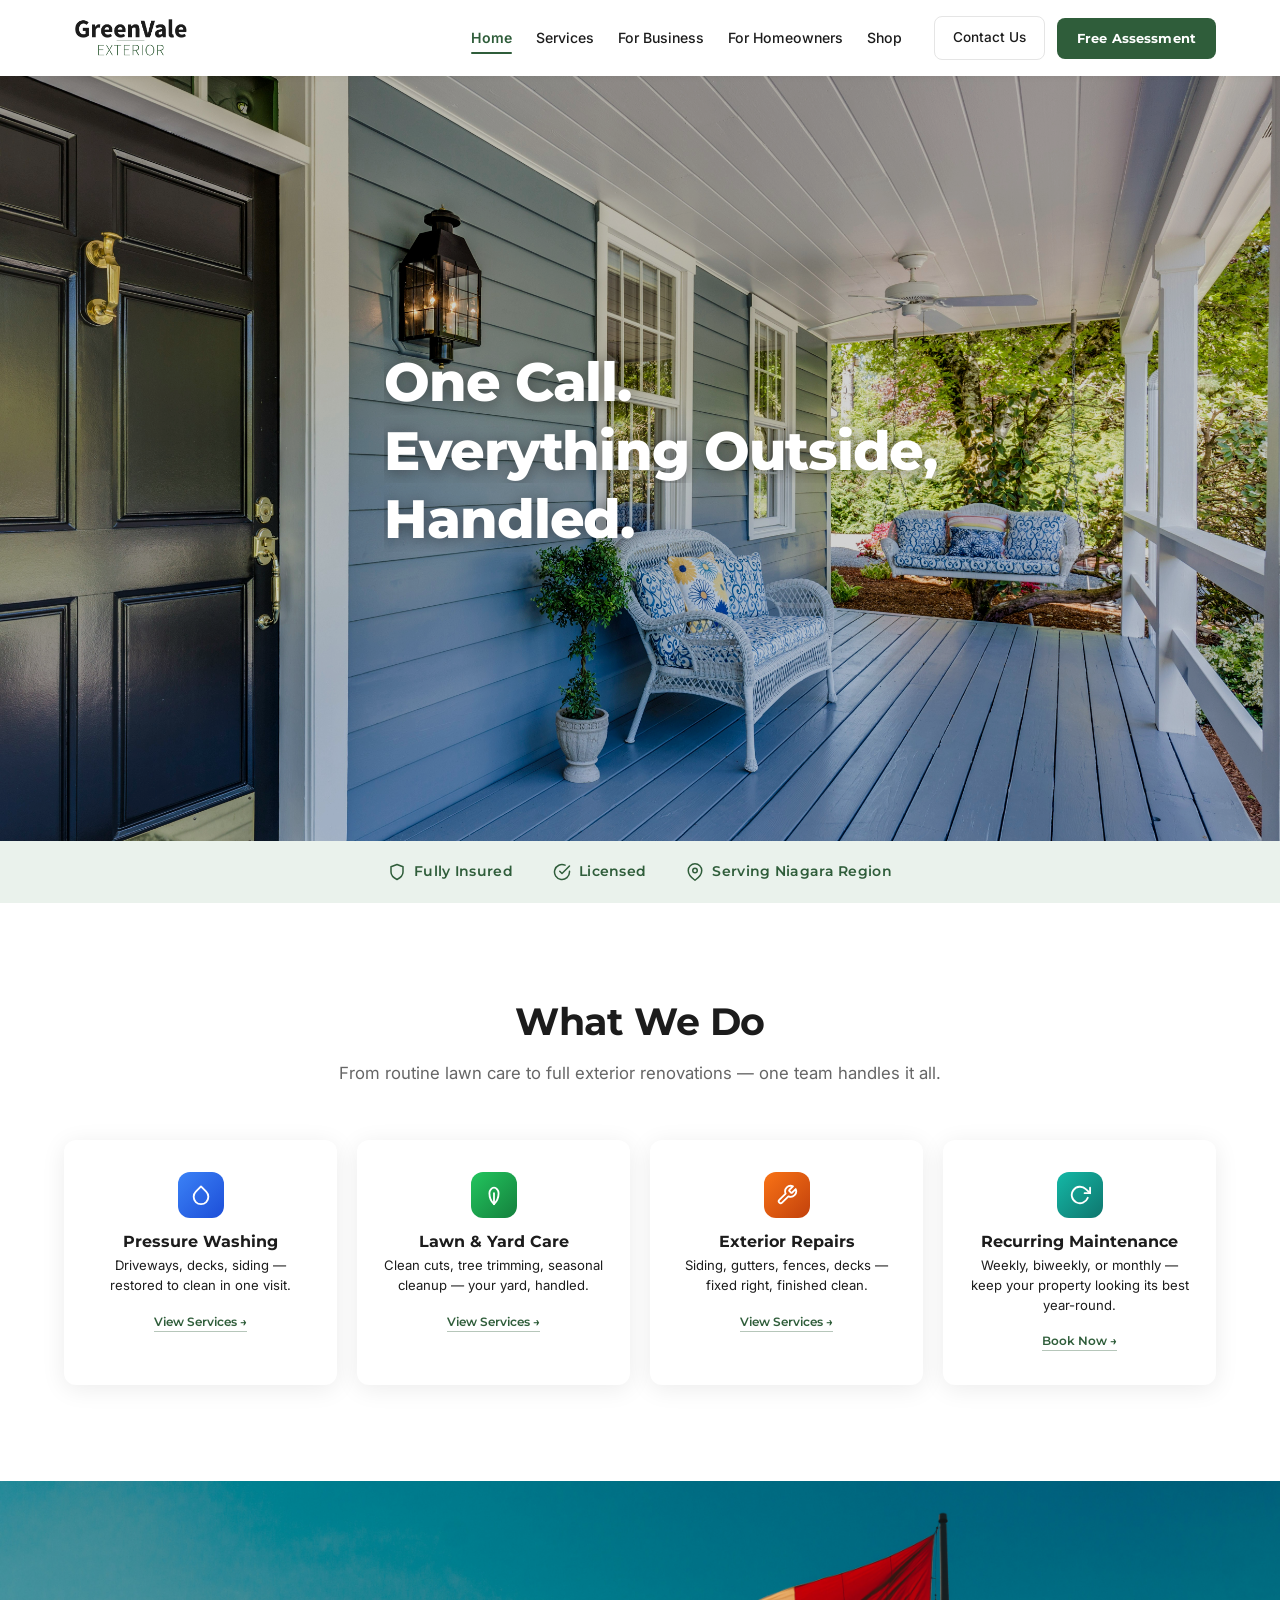
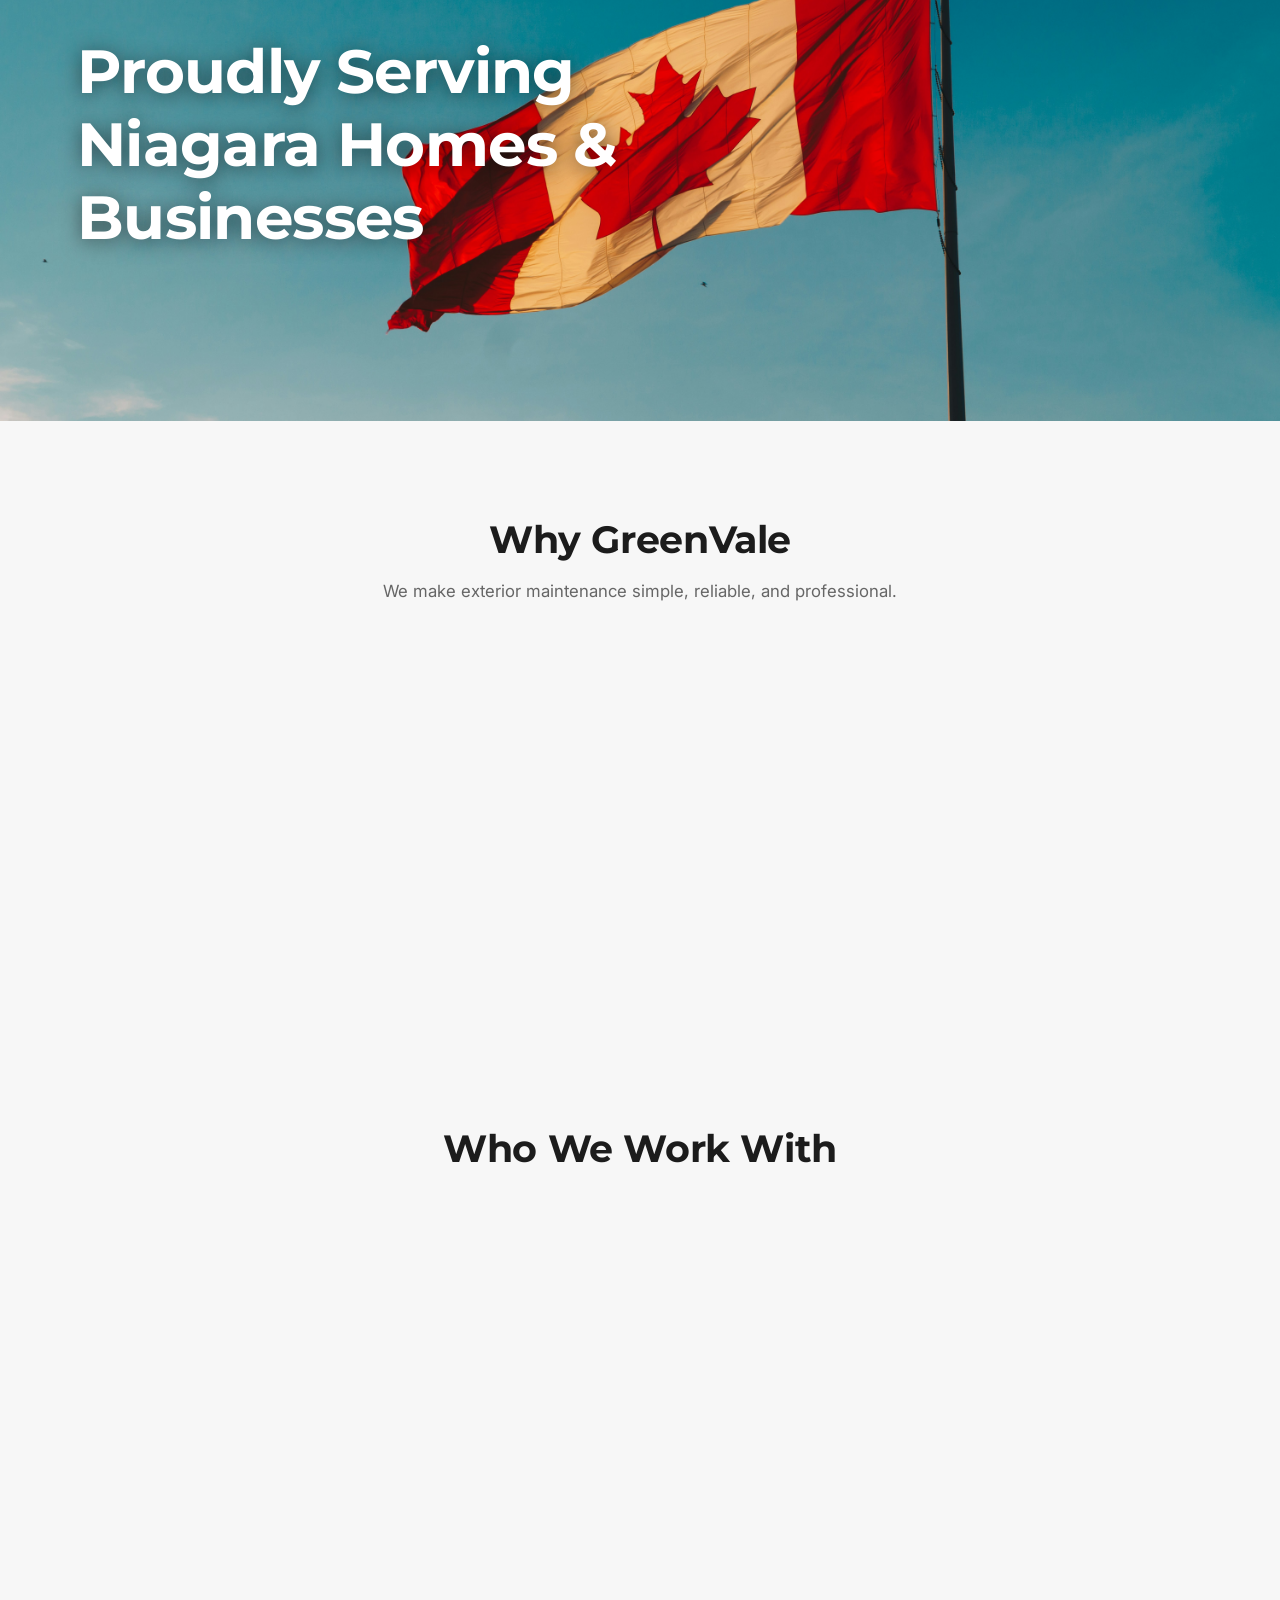
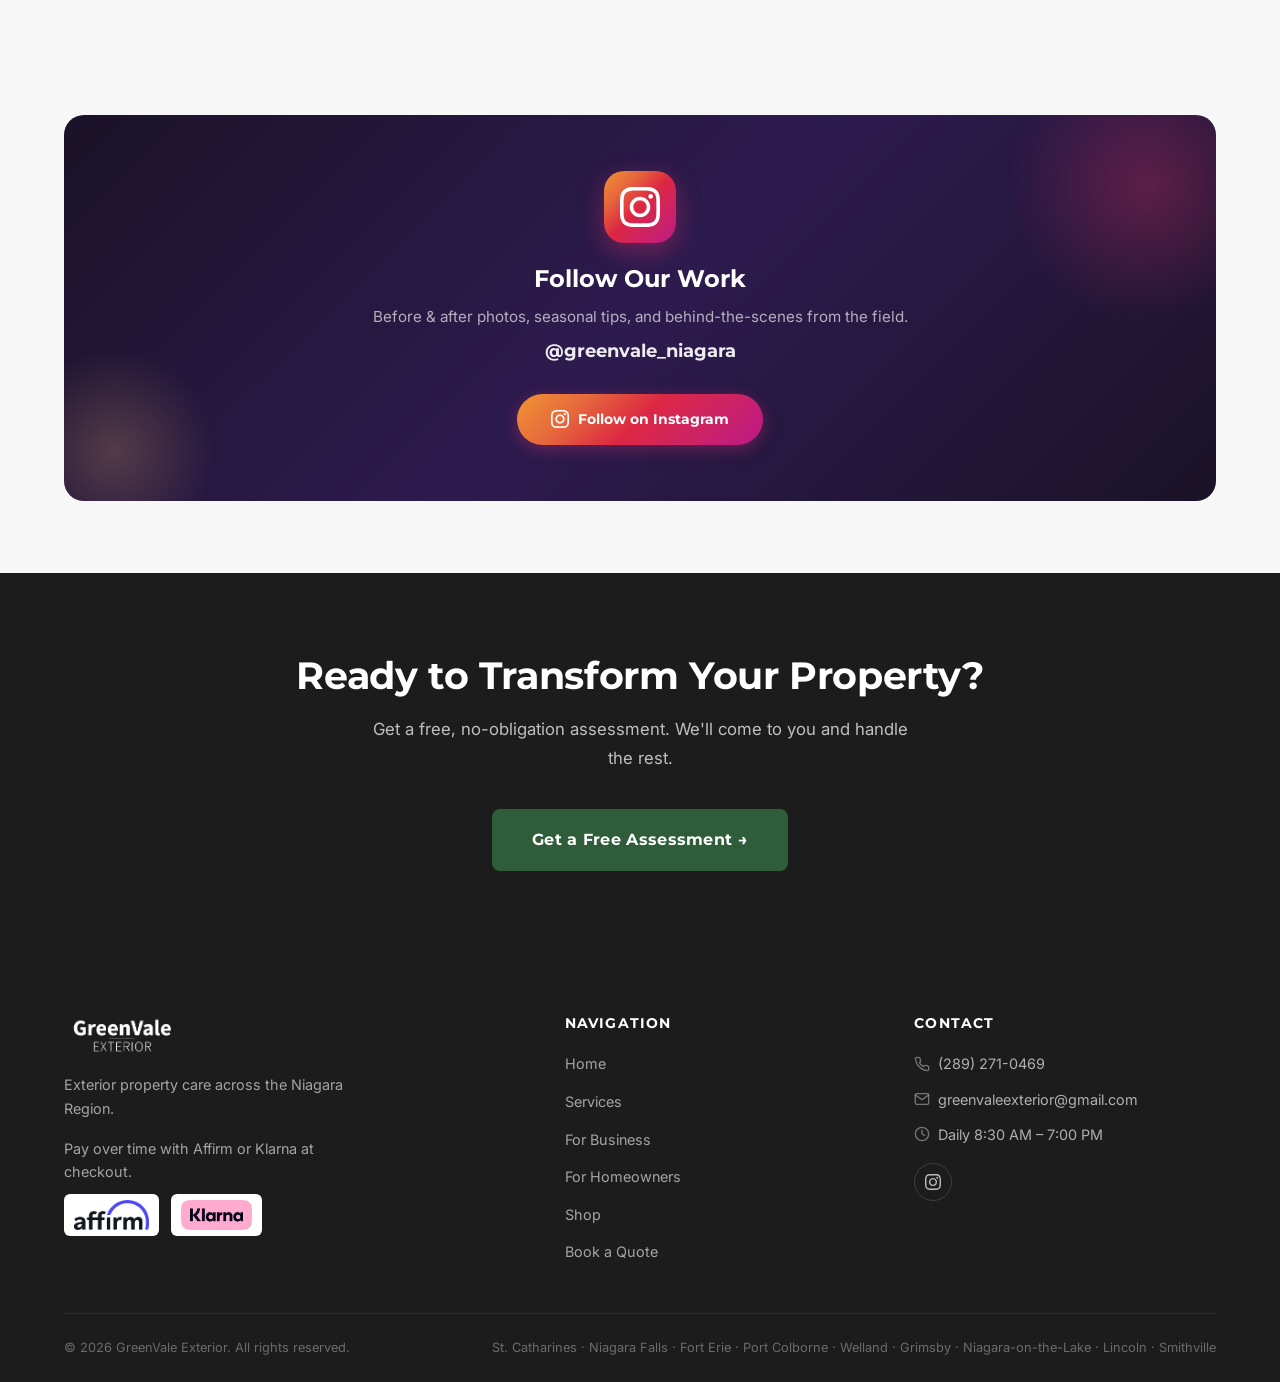
==== commit 78d8b1ac: "Оптимизировал картинки и ускорил загрузку" ====
--- a/index.html
+++ b/index.html
@@ -21,7 +21,7 @@
   <link rel="preconnect" href="https://fonts.googleapis.com">
   <link rel="preconnect" href="https://fonts.gstatic.com" crossorigin>
   <link href="https://fonts.googleapis.com/css2?family=Inter:wght@400;500;600&family=Montserrat:wght@600;700;800&display=swap" rel="stylesheet">
-  <link rel="stylesheet" href="css/styles.css?v=3">
+  <link rel="stylesheet" href="css/styles.css?v=5">
 
   <!-- Structured Data: LocalBusiness -->
   <script type="application/ld+json">
@@ -95,15 +95,13 @@
       <!-- Promo lightbox (desktop bottom-right, mobile full-screen) -->
       <div class="hero-promo hero-promo-right" id="heroPromo" aria-hidden="true">
         <div class="hero-promo-card hero-promo-preview" id="heroPromoPreview" role="button" tabindex="0" aria-label="Reveal special offer">
+          <button class="promo-close" id="heroPromoPreviewClose" type="button" aria-label="Close promo">×</button>
           <div class="promo-eyebrow">★ Special Offer</div>
-          <div class="promo-blur-stack">
-            <span class="promo-line-blur promo-line-1">18% OFF Pressure Wash</span>
-            <span class="promo-line-blur promo-line-2">Use code WASH18S</span>
-          </div>
-          <div class="promo-tap-hint">
+          <p class="promo-teaser">A limited-time deal is waiting for you.</p>
+          <span class="promo-reveal-btn">
             <svg viewBox="0 0 24 24" width="14" height="14" fill="none" stroke="currentColor" stroke-width="2" stroke-linecap="round" stroke-linejoin="round"><path d="M9 11.5V6a2 2 0 0 1 4 0v8"/><path d="M13 11V8a2 2 0 0 1 4 0v8a6 6 0 0 1-6 6c-2 0-3-1-4-2l-3-5c-1-1.5 1-3 2.5-2L9 16"/></svg>
-            Tap to reveal promo
-          </div>
+            Tap to reveal
+          </span>
         </div>
         <div class="hero-promo-card hero-promo-revealed" id="heroPromoRevealed" hidden>
           <button class="promo-close" id="heroPromoClose" type="button" aria-label="Close promo">×</button>
@@ -179,7 +177,6 @@
       <div class="banner-bg" style="background-image: url('images/Canada Flag.jpg');"></div>
       <div class="banner-content banner-content-left">
         <h2 class="fade-in">Proudly Serving<br>Niagara Homes & Businesses</h2>
-        <p class="banner-subline fade-in">Reliable exterior maintenance and property refresh. Delivered with local care and professional results.</p>
       </div>
     </section>
 
@@ -205,41 +202,6 @@
             <div class="why-icon-v2 ibg-amber"><svg viewBox="0 0 24 24"><polygon points="12 2 15.09 8.26 22 9.27 17 14.14 18.18 21.02 12 17.77 5.82 21.02 7 14.14 2 9.27 8.91 8.26 12 2"/></svg></div>
             <h3>Great Value for Money</h3>
             <p>Professional results at competitive prices. Quality work that's worth every dollar.</p>
-          </div>
-        </div>
-      </div>
-    </section>
-
-    <!-- ═══ SERVICE AREAS ═══ -->
-    <section class="section" style="background: var(--white);">
-      <div class="container">
-        <div class="text-center">
-          <h2>Areas We Serve</h2>
-        </div>
-        <div class="areas-photo-grid stagger">
-          <div class="area-photo-card fade-in">
-            <img src="images/St%20Kits.jpg" alt="St. Catharines" loading="lazy">
-            <div class="area-photo-label"><h4>St. Catharines</h4></div>
-          </div>
-          <div class="area-photo-card fade-in">
-            <img src="images/Niagara falls.jpg" alt="Niagara Falls" loading="lazy">
-            <div class="area-photo-label"><h4>Niagara Falls</h4></div>
-          </div>
-          <div class="area-photo-card fade-in">
-            <img src="images/NOTL.jpg" alt="Niagara-on-the-Lake" loading="lazy">
-            <div class="area-photo-label"><h4>Niagara-on-the-Lake</h4></div>
-          </div>
-          <div class="area-photo-card fade-in">
-            <img src="images/Vineyard.jpg" alt="Lincoln & Pelham" loading="lazy">
-            <div class="area-photo-label"><h4>Lincoln & Pelham</h4></div>
-          </div>
-          <div class="area-photo-card fade-in">
-            <img src="images/Welland%20%26%20Port%20Colborne.jpg" alt="Welland & Port Colborne" loading="lazy">
-            <div class="area-photo-label"><h4>Welland & Port Colborne</h4></div>
-          </div>
-          <div class="area-photo-card fade-in">
-            <img src="images/Port%20Colborne%20%26%20Fort%20Erie.jpg" alt="Fort Erie" loading="lazy">
-            <div class="area-photo-label"><h4>Fort Erie</h4></div>
           </div>
         </div>
       </div>
--- a/css/styles.css
+++ b/css/styles.css
@@ -159,6 +159,9 @@
   box-shadow: 0 1px 6px rgba(0,0,0,0.06);
   height: var(--header-h);
   transition: box-shadow 0.3s;
+}
+.site-header.scrolled {
+  box-shadow: 0 2px 20px rgba(0,0,0,0.1);
 }
 
 .site-header .container {
@@ -1602,7 +1605,7 @@
 .fade-in {
   opacity: 0;
   transform: translateY(40px);
-  transition: opacity 0.7s var(--ease), transform 0.7s var(--ease);
+  transition: opacity 0.7s cubic-bezier(0.22, 1, 0.36, 1), transform 0.7s cubic-bezier(0.22, 1, 0.36, 1);
 }
 .fade-in.visible {
   opacity: 1;
@@ -1613,14 +1616,14 @@
    HERO PROMO LIGHTBOX
    ═══════════════════════════════════════════════════════════ */
 .hero-promo {
-  position: absolute;
+  position: fixed;
   bottom: 32px;
   left: clamp(24px, 8vw, 120px);
-  z-index: 3;
+  z-index: 1100;
   width: 320px;
   opacity: 0;
   transform: translateY(20px);
-  transition: opacity 0.6s var(--ease), transform 0.6s var(--ease);
+  transition: opacity 0.6s cubic-bezier(0.22, 1, 0.36, 1), transform 0.6s cubic-bezier(0.22, 1, 0.36, 1);
   pointer-events: none;
 }
 .hero-promo.show {
@@ -1662,27 +1665,27 @@
   color: #FFD966;
   margin-bottom: 10px;
 }
-.promo-blur-stack { display: flex; flex-direction: column; gap: 6px; }
-.promo-line-blur {
-  display: block;
+.promo-teaser {
+  font-size: 0.92rem;
+  line-height: 1.45;
+  color: rgba(255, 255, 255, 0.9);
+  margin: 0 0 14px;
+}
+.promo-reveal-btn {
+  display: inline-flex;
+  align-items: center;
+  gap: 7px;
+  background: var(--green);
+  color: #fff;
   font-family: var(--font-heading);
   font-weight: 700;
-  color: rgba(255, 255, 255, 0.95);
-  filter: blur(6px);
-  user-select: none;
-}
-.promo-line-1 { font-size: 1.1rem; }
-.promo-line-2 { font-size: 0.95rem; }
-.promo-tap-hint {
-  display: inline-flex;
-  align-items: center;
-  gap: 6px;
-  margin-top: 14px;
-  font-size: 0.78rem;
-  color: rgba(255, 255, 255, 0.9);
-  font-weight: 500;
+  font-size: 0.82rem;
   letter-spacing: 0.02em;
-}
+  padding: 9px 18px;
+  border-radius: 999px;
+  transition: background 0.2s cubic-bezier(0.22, 1, 0.36, 1), transform 0.2s cubic-bezier(0.22, 1, 0.36, 1);
+}
+.hero-promo-preview:hover .promo-reveal-btn { background: var(--green-hover); }
 .hero-promo-revealed h3.promo-headline {
   font-size: 1.55rem;
   line-height: 1.1;
@@ -1730,6 +1733,7 @@
   display: none;
 }
 .promo-close:hover { color: #fff; }
+.hero-promo .promo-close { display: block; }
 
 @media (max-width: 768px) {
   .hero-promo {
@@ -1741,8 +1745,6 @@
     align-items: center;
     justify-content: center;
     padding: 24px;
-    bottom: auto;
-    left: auto;
     transform: none;
   }
   .hero-promo:not(.show) { display: none; }
@@ -2058,14 +2060,6 @@
   margin: 0;
 }
 .canada-banner-left h2 { text-align: left; }
-.banner-subline {
-  color: rgba(255, 255, 255, 0.88);
-  font-size: clamp(1rem, 1.5vw, 1.2rem);
-  line-height: 1.5;
-  margin: 18px 0 0;
-  max-width: 600px;
-  text-shadow: 0 2px 12px rgba(0, 0, 0, 0.5);
-}
 @media (max-width: 768px) {
   .canada-banner-left .banner-content-left {
     padding: 0 24px;
@@ -2101,35 +2095,6 @@
 .why-card-v2 p  { font-size: 0.9rem; }
 
 /* ═══════════════════════════════════════════════════════════
-   AREAS WE SERVE — Photo card grid
-   ═══════════════════════════════════════════════════════════ */
-.areas-photo-grid {
-  display: grid;
-  grid-template-columns: repeat(3, 1fr);
-  gap: 16px;
-  margin-top: 40px;
-}
-.area-photo-card {
-  position: relative; border-radius: var(--radius);
-  overflow: hidden; aspect-ratio: 4/3;
-  box-shadow: var(--shadow);
-  transition: transform 0.3s var(--ease), box-shadow 0.3s;
-}
-.area-photo-card:hover { transform: translateY(-5px); box-shadow: var(--shadow-hover); }
-.area-photo-card img { width: 100%; height: 100%; object-fit: cover; transition: transform 0.5s var(--ease); }
-.area-photo-card:hover img { transform: scale(1.07); }
-.area-photo-label {
-  position: absolute; inset: 0;
-  background: linear-gradient(to top, rgba(10,20,10,0.8) 0%, rgba(10,20,10,0.1) 55%, transparent 100%);
-  display: flex; align-items: flex-end; padding: 20px;
-}
-.area-photo-label h4 {
-  color: #fff; font-family: var(--font-heading);
-  font-weight: 700; font-size: 1rem;
-  text-shadow: 0 1px 8px rgba(0,0,0,0.5);
-}
-
-/* ═══════════════════════════════════════════════════════════
    INSTAGRAM CTA BLOCK
    ═══════════════════════════════════════════════════════════ */
 .insta-cta-block {
@@ -2189,21 +2154,20 @@
 .stagger > *:nth-child(2) { transition-delay: 0.1s; }
 .stagger > *:nth-child(3) { transition-delay: 0.2s; }
 .stagger > *:nth-child(4) { transition-delay: 0.3s; }
+.stagger > *:nth-child(5) { transition-delay: 0.4s; }
+.stagger > *:nth-child(6) { transition-delay: 0.5s; }
 
 /* ═══════════════════════════════════════════════════════════
    RESPONSIVE — new sections
    ═══════════════════════════════════════════════════════════ */
 @media (max-width: 1024px) {
   .wwd-photo-grid { grid-template-columns: repeat(2, 1fr); }
-  .areas-photo-grid { grid-template-columns: repeat(2, 1fr); }
 }
 @media (max-width: 768px) {
   .canada-banner { min-height: 240px; }
-  .areas-photo-grid { grid-template-columns: repeat(2, 1fr); gap: 12px; }
   .insta-cta-block { padding: 40px 24px; }
 }
 @media (max-width: 480px) {
   .wwd-photo-grid { grid-template-columns: 1fr; }
-  .areas-photo-grid { grid-template-columns: 1fr; }
   .insta-cta-block { padding: 32px 20px; }
 }
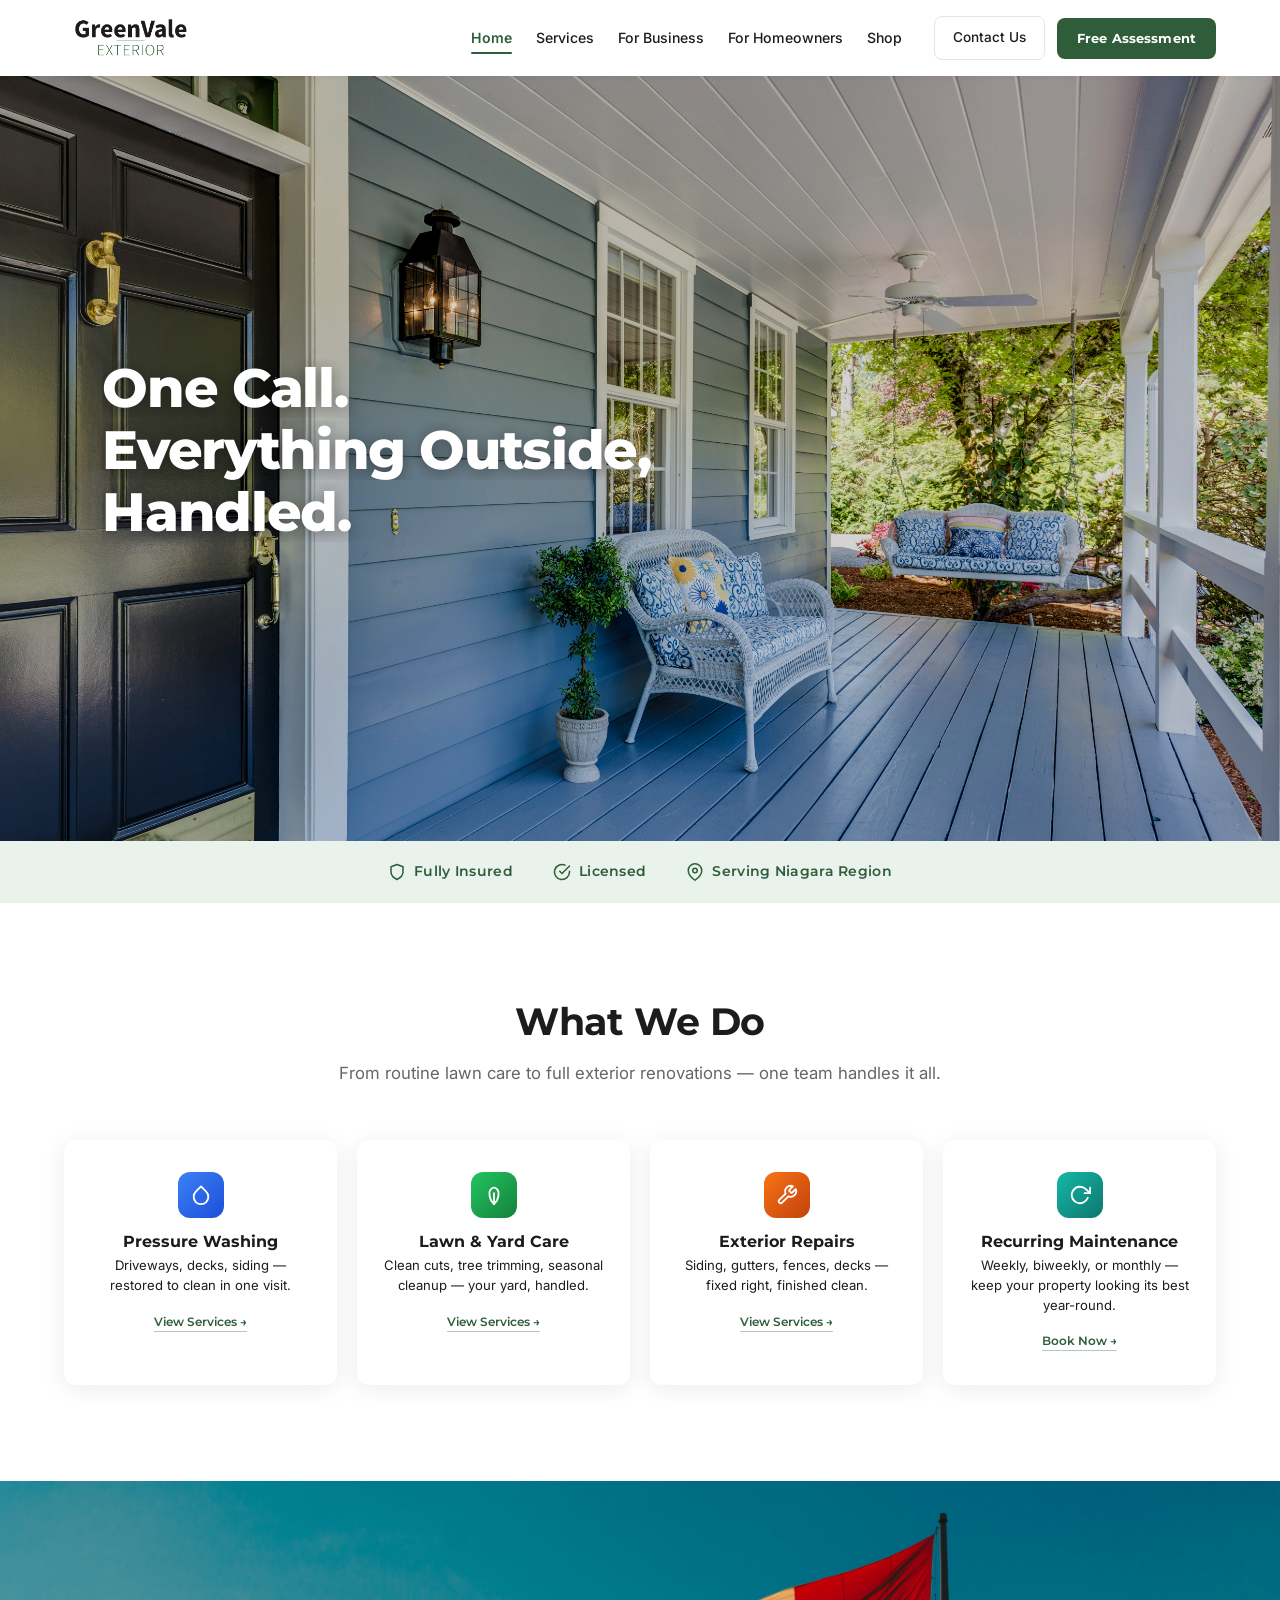
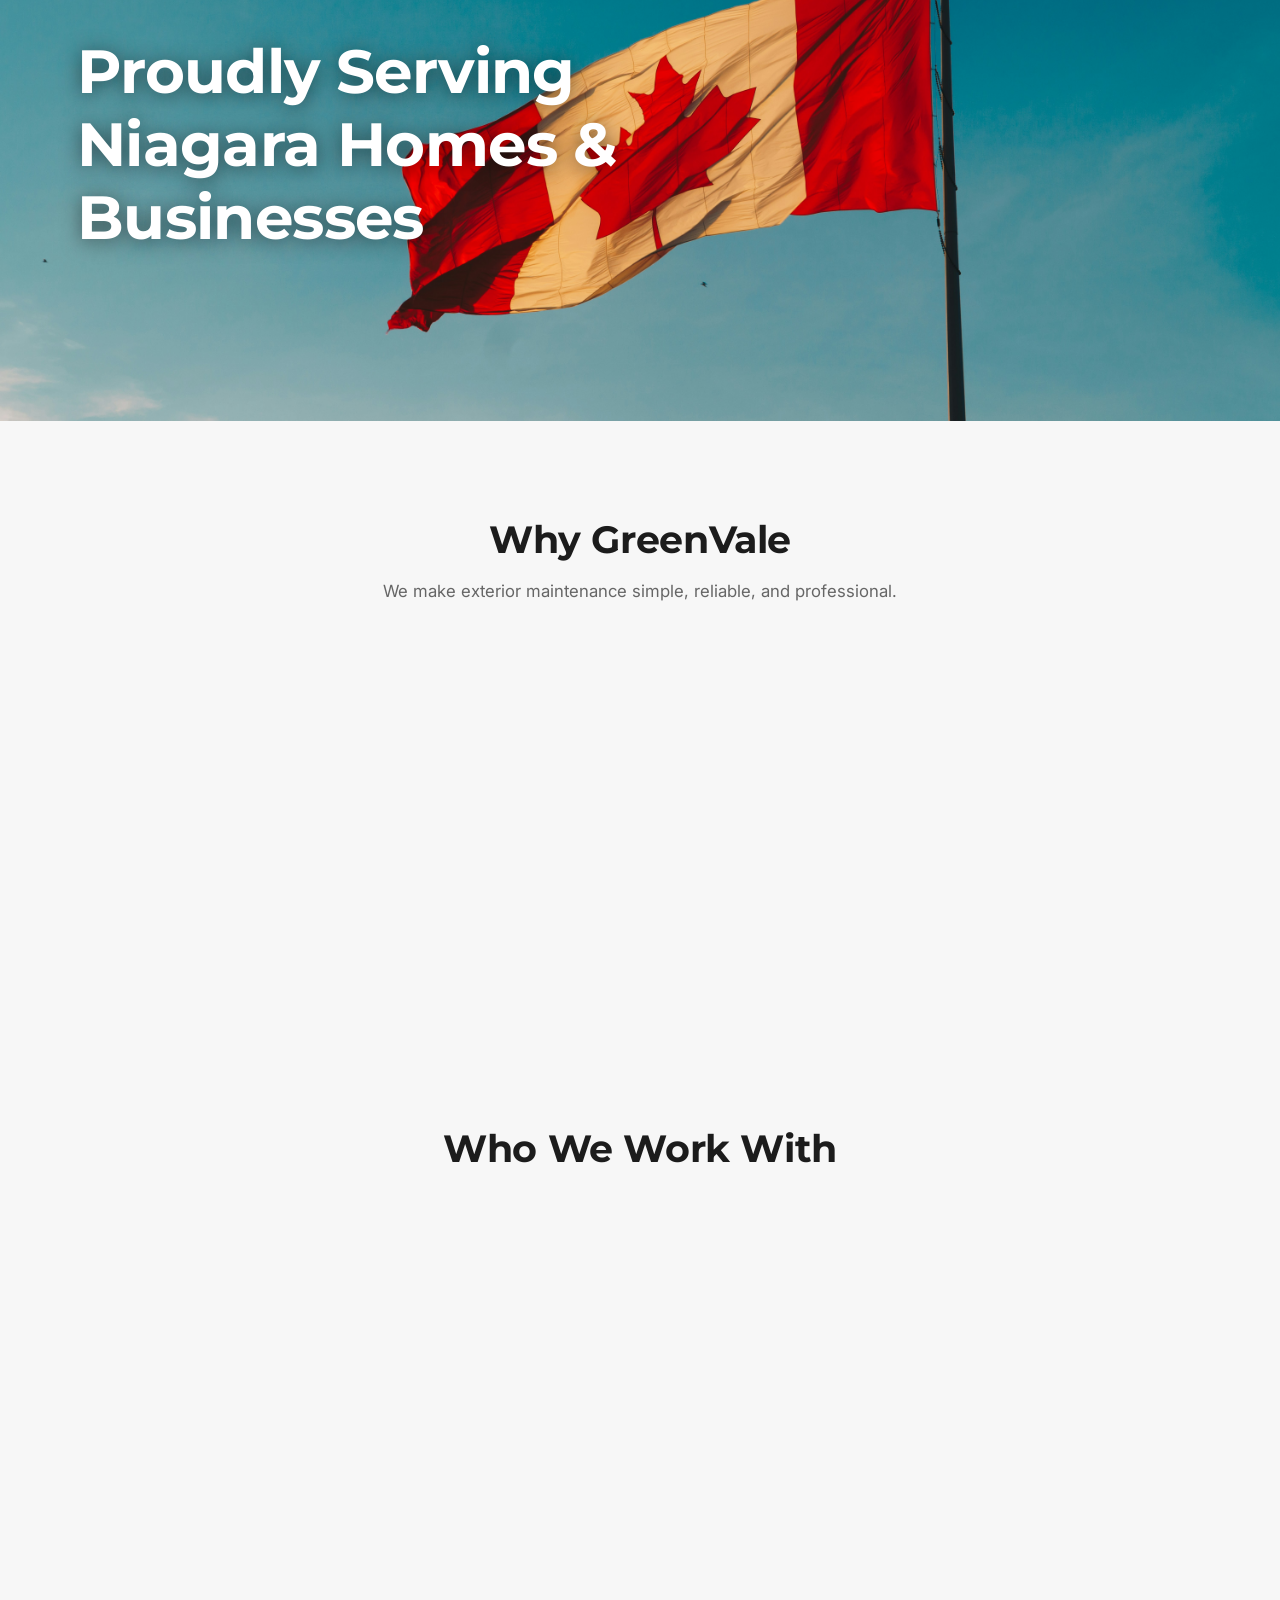
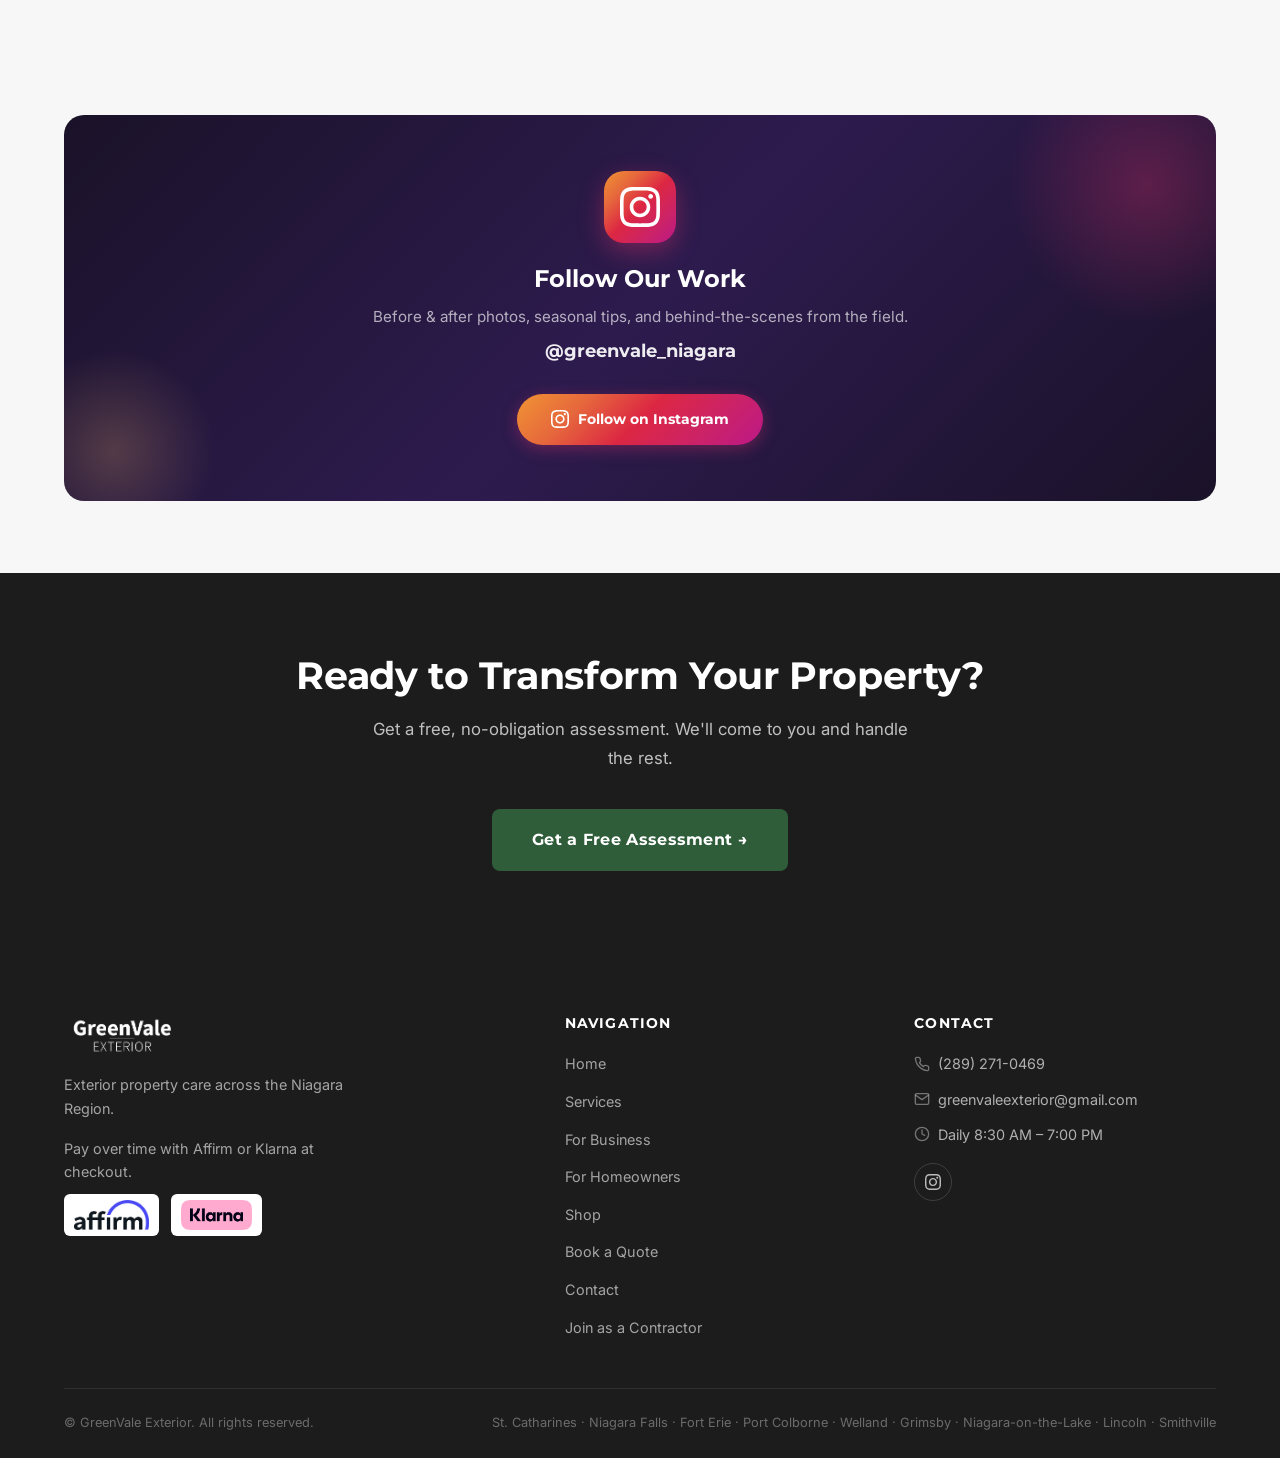
==== commit 6083e959: "Масштабное обновление" ====
--- a/index.html
+++ b/index.html
@@ -3,13 +3,24 @@
 <head>
   <meta charset="UTF-8">
   <meta name="viewport" content="width=device-width, initial-scale=1.0">
+  <meta name="google-site-verification" content="T71uTg6ZFDJ-Xh7i9cqtazsafEugXrxB2v8aF6CbRe8" />
   <title>GreenVale Exterior — Professional Exterior Maintenance | Niagara Region</title>
   <meta name="description" content="GreenVale Exterior provides professional exterior maintenance in the Niagara Region. Pressure washing, lawn care, gutters, siding, painting. Fully insured. Free quotes.">
   <meta property="og:title" content="GreenVale Exterior — Professional Exterior Maintenance">
   <meta property="og:description" content="One call. Everything outside, handled. Serving Niagara Region.">
   <meta property="og:url" content="https://www.greenvaleexterior.com/">
   <meta property="og:type" content="website">
+  <meta property="og:site_name" content="GreenVale Exterior">
+  <meta property="og:locale" content="en_CA">
+  <meta property="og:image" content="https://www.greenvaleexterior.com/images/House%20deck.jpg">
+  <meta property="og:image:alt" content="GreenVale Exterior — professional exterior maintenance in the Niagara Region">
+  <meta name="twitter:card" content="summary_large_image">
+  <meta name="twitter:title" content="GreenVale Exterior — Professional Exterior Maintenance">
+  <meta name="twitter:description" content="One call. Everything outside, handled. Serving Niagara Region.">
+  <meta name="twitter:image" content="https://www.greenvaleexterior.com/images/House%20deck.jpg">
+  <meta name="theme-color" content="#2F5D3A">
   <link rel="canonical" href="https://www.greenvaleexterior.com/">
+  <link rel="icon" href="/favicon.svg" type="image/svg+xml">
 
   <!-- Google Analytics placeholder -->
   <!-- <script async src="https://www.googletagmanager.com/gtag/js?id=G-XXXXXXXXXX"></script> -->
@@ -21,7 +32,7 @@
   <link rel="preconnect" href="https://fonts.googleapis.com">
   <link rel="preconnect" href="https://fonts.gstatic.com" crossorigin>
   <link href="https://fonts.googleapis.com/css2?family=Inter:wght@400;500;600&family=Montserrat:wght@600;700;800&display=swap" rel="stylesheet">
-  <link rel="stylesheet" href="css/styles.css?v=5">
+  <link rel="stylesheet" href="css/styles.css?v=7">
 
   <!-- Structured Data: LocalBusiness -->
   <script type="application/ld+json">
@@ -31,8 +42,12 @@
     "name": "GreenVale Exterior",
     "description": "Professional exterior maintenance coordination company serving the Niagara Region.",
     "url": "https://www.greenvaleexterior.com",
+    "logo": "https://www.greenvaleexterior.com/images/Green%20Vale%20log.png",
+    "image": "https://www.greenvaleexterior.com/images/House%20deck.jpg",
     "telephone": "+12892710469",
     "email": "greenvaleexterior@gmail.com",
+    "priceRange": "$$",
+    "sameAs": ["https://instagram.com/greenvale_niagara"],
     "areaServed": ["St. Catharines", "Niagara Falls", "Fort Erie", "Port Colborne", "Welland", "Grimsby"],
     "openingHours": "Mo-Su 08:30-19:00",
     "address": {
@@ -110,7 +125,13 @@
           <p class="promo-deadline">Until June 15, 2026</p>
           <div class="promo-code-wrap">
             <span class="promo-code-label">Promo code</span>
-            <code class="promo-code">WASH18S</code>
+            <div class="promo-code-row">
+              <code class="promo-code" id="promoCode">WASH18S</code>
+              <button type="button" class="promo-copy-btn" id="promoCopyBtn" aria-label="Copy promo code">
+                <svg class="promo-copy-ic" viewBox="0 0 24 24" width="14" height="14" fill="none" stroke="currentColor" stroke-width="2" stroke-linecap="round" stroke-linejoin="round"><rect x="9" y="9" width="13" height="13" rx="2"/><path d="M5 15H4a2 2 0 0 1-2-2V4a2 2 0 0 1 2-2h9a2 2 0 0 1 2 2v1"/></svg>
+                <span class="promo-copy-label">Copy</span>
+              </button>
+            </div>
           </div>
         </div>
       </div>
@@ -283,6 +304,8 @@
             <li><a href="homeowners.html">For Homeowners</a></li>
             <li><a href="shop.html">Shop</a></li>
             <li><a href="book-a-quote.html">Book a Quote</a></li>
+            <li><a href="book-a-quote.html#quoteForm">Contact</a></li>
+            <li><a href="contractors.html">Join as a Contractor</a></li>
           </ul>
         </div>
         <div class="footer-contact">
@@ -298,7 +321,7 @@
         </div>
       </div>
       <div class="footer-bottom">
-        <p>&copy; 2026 GreenVale Exterior. All rights reserved.</p>
+        <p>&copy; GreenVale Exterior. All rights reserved.</p>
         <p>St. Catharines · Niagara Falls · Fort Erie · Port Colborne · Welland · Grimsby · Niagara-on-the-Lake · Lincoln · Smithville</p>
       </div>
     </div>
--- a/css/styles.css
+++ b/css/styles.css
@@ -2171,3 +2171,226 @@
   .wwd-photo-grid { grid-template-columns: 1fr; }
   .insta-cta-block { padding: 32px 20px; }
 }
+
+/* ═══════════════════════════════════════════════════════════
+   POLISH PASS — hero balance, crisper hovers, a11y, motion
+   ═══════════════════════════════════════════════════════════ */
+
+/* Hero (index): clean left-aligned headline.
+   Replaces the off-balance 22vw nudge with a confident, intentional layout. */
+.hero-shift-h1-22 h1 { transform: none; }
+.hero-left .hero-content { max-width: 640px; }
+.hero-left h1 { letter-spacing: -0.025em; line-height: 1.08; }
+@media (max-width: 900px) {
+  .hero-shift-h1-22 h1 { transform: none; }
+}
+@media (max-width: 600px) {
+  .hero-shift-h1-22 h1 { transform: none; }
+}
+
+/* Crisper card hovers — lift only, no scale (scaling blurs text on hover). */
+.service-card:hover     { transform: translateY(-6px); }
+.who-card:hover         { transform: translateY(-6px); }
+.visual-svc-card:hover  { transform: translateY(-6px); }
+
+/* Keyboard accessibility: visible focus ring for interactive elements. */
+a:focus-visible,
+button:focus-visible,
+input:focus-visible,
+textarea:focus-visible,
+select:focus-visible,
+[tabindex]:focus-visible {
+  outline: 2px solid var(--green);
+  outline-offset: 3px;
+  border-radius: 4px;
+}
+/* On dark/photo surfaces the green ring can disappear — use white there. */
+.hero a:focus-visible,
+.cta-section a:focus-visible,
+.split-panel a:focus-visible,
+.site-footer a:focus-visible {
+  outline-color: #fff;
+}
+
+/* Text selection in brand colour. */
+::selection { background: rgba(47, 93, 58, 0.18); color: var(--dark); }
+
+/* Respect reduced-motion preference: calm everything down. */
+@media (prefers-reduced-motion: reduce) {
+  html { scroll-behavior: auto; }
+  *, *::before, *::after {
+    animation-duration: 0.001ms !important;
+    animation-iteration-count: 1 !important;
+    transition-duration: 0.001ms !important;
+  }
+  .fade-in { opacity: 1 !important; transform: none !important; }
+  .hero-line-inner,
+  .hero-sub-animate,
+  .hero-cta-animate { animation: none !important; }
+}
+
+/* ═══════════════════════════════════════════════════════════
+   PROMO LIGHTBOX v2 — centered modal (desktop), fullscreen (mobile)
+   ═══════════════════════════════════════════════════════════ */
+.hero-promo {
+  position: fixed;
+  inset: 0;
+  top: 0; right: 0; bottom: 0; left: 0;
+  width: auto;
+  z-index: 1100;
+  display: flex;
+  align-items: center;
+  justify-content: center;
+  padding: 24px;
+  opacity: 0;
+  visibility: hidden;
+  transform: none;
+  pointer-events: none;
+  transition: opacity 0.4s cubic-bezier(0.22, 1, 0.36, 1), visibility 0.4s;
+}
+.hero-promo.show {
+  opacity: 1;
+  visibility: visible;
+  transform: none;
+  pointer-events: none;
+}
+/* Neutralise the old corner placements — always centered now. */
+.hero-promo-right,
+.hero-giftcard { left: 0; right: 0; }
+
+.hero-promo-card {
+  width: 340px;
+  max-width: calc(100vw - 48px);
+  pointer-events: auto;
+  transform: translateY(16px) scale(0.97);
+  transition: transform 0.5s cubic-bezier(0.22, 1, 0.36, 1);
+}
+.hero-promo.show .hero-promo-card { transform: none; }
+
+@media (max-width: 768px) {
+  .hero-promo { background: rgba(0, 0, 0, 0.72); padding: 24px; }
+  .hero-promo.show { pointer-events: auto; }
+  .hero-promo:not(.show) { display: none; }
+  .hero-promo-card { width: 100%; max-width: 360px; padding: 24px; }
+}
+
+/* Copy-code button inside the revealed promo */
+.promo-code-row {
+  display: flex;
+  align-items: center;
+  justify-content: space-between;
+  gap: 10px;
+}
+.promo-copy-btn {
+  display: inline-flex;
+  align-items: center;
+  gap: 6px;
+  flex-shrink: 0;
+  font-family: var(--font-heading);
+  font-weight: 700;
+  font-size: 0.72rem;
+  letter-spacing: 0.03em;
+  color: #fff;
+  background: rgba(255, 255, 255, 0.14);
+  border: 1px solid rgba(255, 255, 255, 0.3);
+  border-radius: 8px;
+  padding: 7px 12px;
+  cursor: pointer;
+  transition: background 0.2s var(--ease), border-color 0.2s var(--ease), transform 0.15s var(--ease);
+}
+.promo-copy-btn:hover { background: rgba(255, 255, 255, 0.24); transform: translateY(-1px); }
+.promo-copy-btn .promo-copy-ic { width: 14px; height: 14px; }
+.promo-copy-btn.copied {
+  background: var(--green);
+  border-color: var(--green);
+  color: #fff;
+}
+
+/* ═══════════════════════════════════════════════════════════
+   CONTRACTORS PAGE — form helpers
+   ═══════════════════════════════════════════════════════════ */
+.form-row {
+  display: grid;
+  grid-template-columns: 1fr 1fr;
+  gap: 16px;
+  margin-bottom: 24px;
+}
+.form-row .form-group { margin-bottom: 0; }
+
+.fieldset-block { margin-bottom: 24px; }
+.fieldset-block > .field-label {
+  display: block;
+  font-family: var(--font-heading);
+  font-weight: 600;
+  font-size: 0.85rem;
+  color: var(--dark);
+  margin-bottom: 8px;
+}
+
+.day-grid {
+  display: flex;
+  flex-wrap: wrap;
+  gap: 8px;
+  margin-top: 4px;
+}
+.day-grid .check-item { flex: 0 0 auto; }
+
+.choice-stack {
+  display: flex;
+  flex-direction: column;
+  gap: 8px;
+  margin-top: 4px;
+}
+
+.other-input {
+  margin-top: 10px;
+  display: none;
+}
+.other-input.show { display: block; }
+
+.form-note {
+  font-size: 0.8rem;
+  color: #8a8a8a;
+  line-height: 1.55;
+  margin-top: 10px;
+}
+
+.form-success {
+  display: none;
+  background: var(--green-light);
+  border: 1px solid rgba(47, 93, 58, 0.25);
+  border-radius: var(--radius);
+  padding: 32px 28px;
+  text-align: center;
+}
+.form-success.show { display: block; }
+.form-success .success-check {
+  width: 56px;
+  height: 56px;
+  margin: 0 auto 18px;
+  border-radius: 50%;
+  background: var(--green);
+  color: #fff;
+  display: flex;
+  align-items: center;
+  justify-content: center;
+}
+.form-success h3 { color: var(--dark); margin-bottom: 10px; font-size: 1.2rem; }
+.form-success p { font-size: 0.95rem; max-width: 420px; margin: 0 auto; }
+
+.form-error {
+  display: none;
+  background: #fdecec;
+  border: 1px solid #f5b5b5;
+  color: #a3271f;
+  border-radius: var(--radius-sm);
+  padding: 14px 16px;
+  font-size: 0.9rem;
+  margin-bottom: 20px;
+}
+.form-error.show { display: block; }
+
+@media (max-width: 600px) {
+  .form-row { grid-template-columns: 1fr; gap: 0; margin-bottom: 0; }
+  .form-row .form-group { margin-bottom: 24px; }
+}
